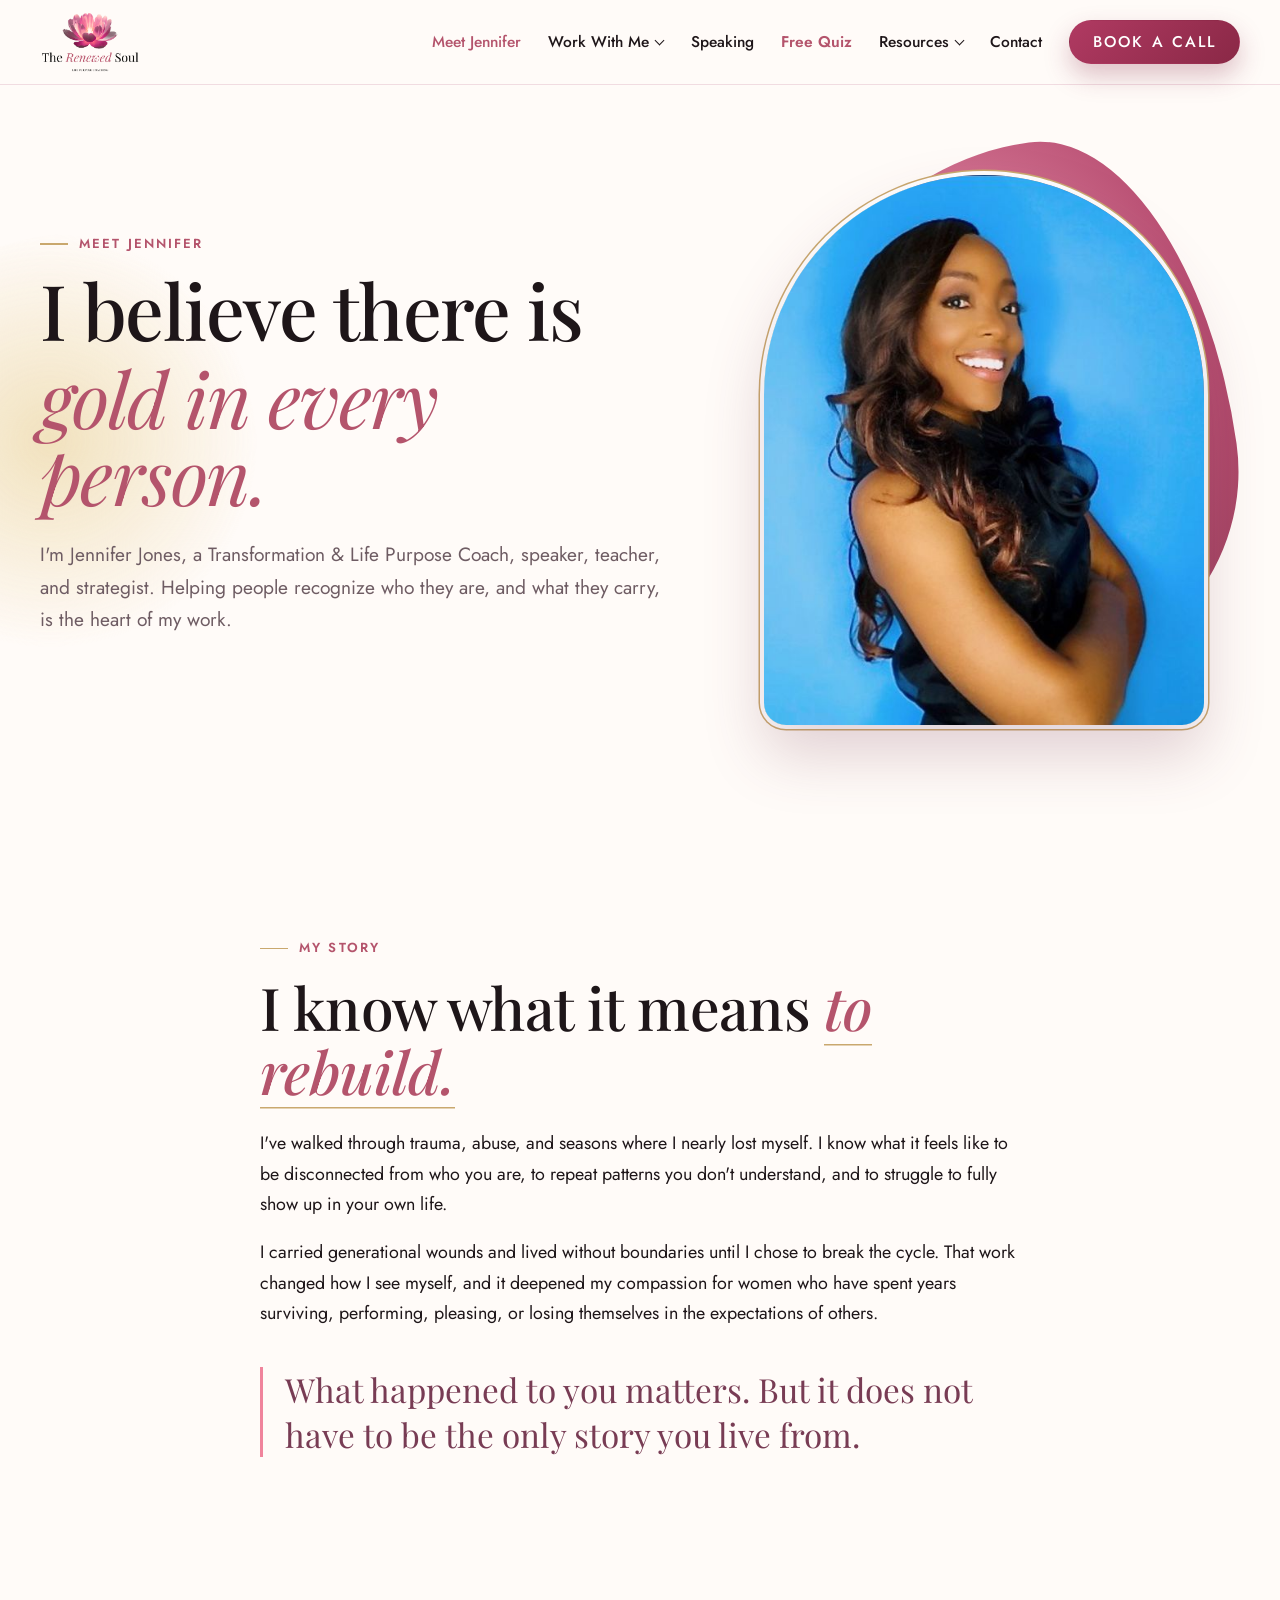
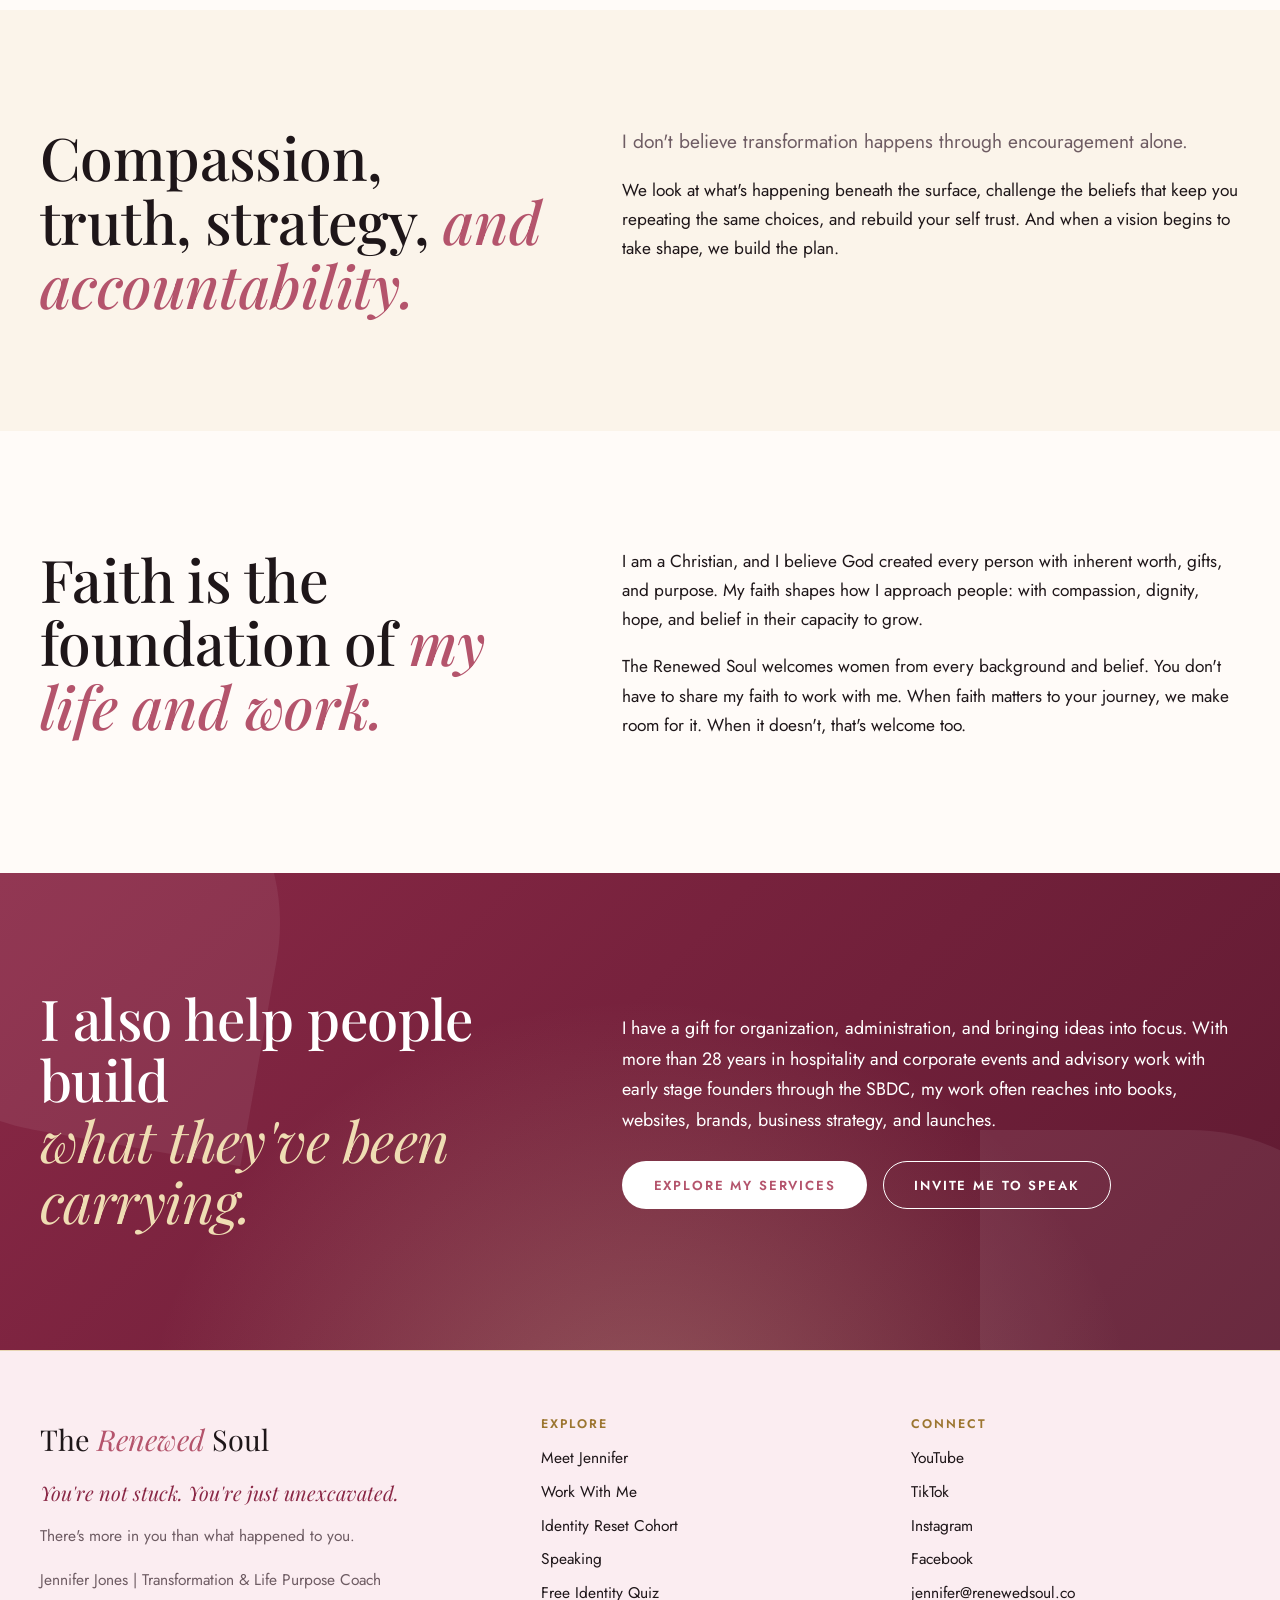
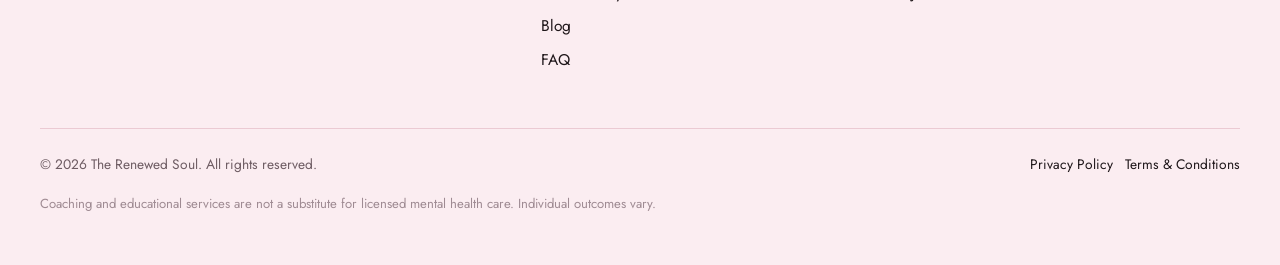
==== about.html @ aa91fbe6 "Add files via upload" ====
<!DOCTYPE html>
<html lang="en">
<head>
<meta charset="UTF-8">
<meta name="viewport" content="width=device-width, initial-scale=1, viewport-fit=cover">
<title>Meet Jennifer Jones | The Renewed Soul</title>
<meta name="description" content="Meet Jennifer Jones, Transformation & Life Purpose Coach, speaker, and strategist. Her story, her approach, and the faith behind her work.">
<meta name="robots" content="index, follow, max-image-preview:large">
<link rel="canonical" href="https://renewedsoul.co/about.html">
<meta name="theme-color" content="#B4546C">
<meta property="og:type" content="website"><meta property="og:site_name" content="The Renewed Soul"><meta property="og:locale" content="en_US">
<meta property="og:url" content="https://renewedsoul.co/about.html"><meta property="og:title" content="Meet Jennifer Jones | The Renewed Soul"><meta property="og:description" content="Meet Jennifer Jones, Transformation & Life Purpose Coach, speaker, and strategist. Her story, her approach, and the faith behind her work."><meta property="og:image" content="https://renewedsoul.co/images/meet.jpg">
<meta name="twitter:card" content="summary_large_image"><meta name="twitter:title" content="Meet Jennifer Jones | The Renewed Soul"><meta name="twitter:description" content="Meet Jennifer Jones, Transformation & Life Purpose Coach, speaker, and strategist. Her story, her approach, and the faith behind her work."><meta name="twitter:image" content="https://renewedsoul.co/images/meet.jpg">
<link rel="icon" href="logo.png">
<script type="application/ld+json">{"@context": "https://schema.org", "@graph": [{"@type": "Organization", "@id": "https://renewedsoul.co/#business", "name": "The Renewed Soul", "url": "https://renewedsoul.co/", "logo": "https://renewedsoul.co/logo.png", "email": "jennifer@renewedsoul.co", "sameAs": ["https://www.instagram.com/therenewedsoulcoaching", "https://www.facebook.com/renewedsoulcoaching", "https://www.tiktok.com/@therenewedsoulcoach", "https://www.youtube.com/channel/UCcUUK5c2Fx3Fn_vhpyp1Ylw"]}, {"@type": "WebPage", "url": "https://renewedsoul.co/about.html", "name": "Meet Jennifer Jones | The Renewed Soul", "description": "Meet Jennifer Jones, Transformation & Life Purpose Coach, speaker, and strategist. Her story, her approach, and the faith behind her work."}]}</script>
<link rel="preconnect" href="https://fonts.googleapis.com"><link rel="preconnect" href="https://fonts.gstatic.com" crossorigin>
<link href="https://fonts.googleapis.com/css2?family=Playfair+Display:ital,wght@0,400..800;1,400..700&family=Jost:wght@400;500;600&display=swap" rel="stylesheet">
<link rel="stylesheet" href="styles.css">
</head>
<body data-page="about.html">
<a class="skip" href="#main">Skip to main content</a>
<header>
  <div class="wrap head">
    <a class="brand" href="index.html" aria-label="The Renewed Soul home"><img src="logo-header.png" alt="The Renewed Soul, Life Purpose Coaching"></a>
    <button class="menu" aria-expanded="false" aria-controls="mainnav">Menu</button>
    <nav class="main" id="mainnav" aria-label="Main">
      <a href="about.html" aria-current="page">Meet Jennifer</a>
      <div class="dd"><a href="services.html">Work With Me</a>
        <ul><li><a href="services.html#signature">Private Coaching</a></li><li><a href="services.html#cohort">Identity Reset Cohort</a></li><li><a href="services.html#roadmap">Purpose Roadmapping</a></li><li><a href="services.html#vision">Vision Activation</a></li></ul></div>
      <a href="speaking.html">Speaking</a>
      <a class="quiz-link" href="quiz.html">Free Quiz</a>
      <div class="dd"><a href="index.html#resources">Resources</a>
        <ul><li><a href="#youtube" data-yt-open>Videos</a></li><li><a href="blog.html">Blog</a></li><li><a href="services.html#digital">Workbooks and Journals</a></li><li><a href="faq.html">FAQ</a></li></ul></div>
      <a href="index.html#contact">Contact</a>
      <a class="btn btn-rose" href="https://calendly.com/jennifer-renewedsoul/15min">Book a Call</a>
    </nav>
  </div>
</header>
<main id="main">

<section class="page-hero hero">
  <div class="blob a parallax" data-speed="0.18"></div>
  <div class="wrap grid">
    <div><p class="kicker">Meet Jennifer</p><h1>I believe there is <em>gold in every person.</em></h1><p class="lede">I'm Jennifer Jones, a Transformation &amp; Life Purpose Coach, speaker, teacher, and strategist. Helping people recognize who they are, and what they carry, is the heart of my work.</p></div>
    <div class="arch petal-frame"><img src="images/confident.jpg" alt="Jennifer Jones smiling in a black bow top" style="object-position:58% 30%"></div>
  </div>
</section>
<section>
  <div class="narrow" style="width:min(760px,100% - 2.5rem);margin-inline:auto">
    <p class="kicker" data-reveal>My story</p>
    <h2 data-reveal>I know what it means <em>to rebuild.</em></h2>
    <p style="margin-top:1.6rem;font-size:1.12rem" data-reveal>I've walked through trauma, abuse, and seasons where I nearly lost myself. I know what it feels like to be disconnected from who you are, to repeat patterns you don't understand, and to struggle to fully show up in your own life.</p>
    <p style="font-size:1.12rem" data-reveal>I carried generational wounds and lived without boundaries until I chose to break the cycle. That work changed how I see myself, and it deepened my compassion for women who have spent years surviving, performing, pleasing, or losing themselves in the expectations of others.</p>
    <p class="pull" data-reveal>What happened to you matters. But it does not have to be the only story you live from.</p>
  </div>
</section>
<section class="tint">
  <div class="wrap two">
    <h2 data-reveal="left">Compassion, truth, strategy, <em>and accountability.</em></h2>
    <div data-reveal="right"><p class="lede">I don't believe transformation happens through encouragement alone.</p><p>We look at what's happening beneath the surface, challenge the beliefs that keep you repeating the same choices, and rebuild your self trust. And when a vision begins to take shape, we build the plan.</p></div>
  </div>
</section>
<section>
  <div class="wrap two">
    <h2 data-reveal="left">Faith is the foundation of <em>my life and work.</em></h2>
    <div data-reveal="right"><p>I am a Christian, and I believe God created every person with inherent worth, gifts, and purpose. My faith shapes how I approach people: with compassion, dignity, hope, and belief in their capacity to grow.</p><p>The Renewed Soul welcomes women from every background and belief. You don't have to share my faith to work with me. When faith matters to your journey, we make room for it. When it doesn't, that's welcome too.</p></div>
  </div>
</section>
<section class="signature" style="text-align:left">
  <div class="wrap two" style="align-items:center">
    <h2 data-reveal="left" style="font-size:clamp(2.2rem,4.4vw,3.6rem)">I also help people build <em>what they've been carrying.</em></h2>
    <div data-reveal="right" style="position:relative"><p style="font-size:1.12rem">I have a gift for organization, administration, and bringing ideas into focus. With more than 28 years in hospitality and corporate events and advisory work with early stage founders through the SBDC, my work often reaches into books, websites, brands, business strategy, and launches.</p><div class="ctas" style="margin-top:1.6rem"><a class="btn btn-white" href="services.html">Explore my services</a><a class="btn btn-white-line" href="speaking.html">Invite me to speak</a></div></div>
  </div>
</section>
</main>
<footer>
  <div class="wrap">
    <div class="foot">
      <div><div class="name">The <em>Renewed</em> Soul</div><p class="tagline">You're not stuck. You're just unexcavated.</p><p>There's more in you than what happened to you.</p><p>Jennifer Jones | Transformation &amp; Life Purpose Coach</p></div>
      <div><h4>Explore</h4><ul><li><a href="about.html">Meet Jennifer</a></li><li><a href="services.html">Work With Me</a></li><li><a href="services.html#cohort">Identity Reset Cohort</a></li><li><a href="speaking.html">Speaking</a></li><li><a href="quiz.html">Free Identity Quiz</a></li><li><a href="blog.html">Blog</a></li><li><a href="faq.html">FAQ</a></li></ul></div>
      <div><h4>Connect</h4><ul><li><a href="https://www.youtube.com/channel/UCcUUK5c2Fx3Fn_vhpyp1Ylw">YouTube</a></li><li><a href="https://www.tiktok.com/@therenewedsoulcoach">TikTok</a></li><li><a href="https://www.instagram.com/therenewedsoulcoaching">Instagram</a></li><li><a href="https://www.facebook.com/renewedsoulcoaching">Facebook</a></li><li><a href="mailto:jennifer@renewedsoul.co">jennifer@renewedsoul.co</a></li></ul></div>
    </div>
    <div class="fine"><span>&copy; 2026 The Renewed Soul. All rights reserved.</span><span><a href="privacy.html">Privacy Policy</a> &nbsp; <a href="terms.html">Terms &amp; Conditions</a></span></div>
    <p style="font-size:.82rem;margin-top:1rem;color:#9F8B93">Coaching and educational services are not a substitute for licensed mental health care. Individual outcomes vary.</p>
  </div>
</footer>

<dialog class="promo" id="promo" aria-labelledby="promo-t">
  <button class="x" aria-label="Close" data-close>&times;</button>
  <div class="promo-grid">
    <img src="images/popup.jpg" alt="Jennifer Jones smiling in a black turtleneck">
    <div class="promo-body">
      <p class="kicker">The Identity Reset Cohort</p>
      <h2 id="promo-t">Ready to rediscover <em>who you are?</em></h2>
      <p>Five weeks of guided group coaching to recognize old identity patterns, reconnect with your voice, and move forward with greater clarity.</p>
      <div class="promo-meta">
        <span><strong>Thursdays, October 22 to November 19, 2026</strong></span>
        <span>5:30 to 7:00 PM Pacific (8:30 PM Eastern)</span>
        <span>Special pay in full rate: <strong>$397</strong></span>
      </div>
      <a class="btn btn-rose" href="https://forms.gle/mDTVDYQPwBwB2Vpw5" data-applied>Apply for the cohort</a>
      <button class="later" data-close>Maybe later</button>
      <p class="promo-note">Applications are reviewed before enrollment.</p>
    </div>
  </div>
</dialog>

<dialog class="ytpop" id="youtube" aria-labelledby="yt-t">
  <button class="x" aria-label="Close" data-close>&times;</button>
  <div class="yt-top"><img src="logo.png" alt=""><h2 id="yt-t">The Renewed Soul on YouTube</h2><p>@RenewedSoulCoaching</p></div>
  <ul class="yt-list">
    <li><a href="https://www.youtube.com/@RenewedSoulCoaching/videos"><span class="pl"><svg viewBox="0 0 24 24"><path d="M6 4l14 8-14 8z"/></svg></span><div><strong>What Are the 7 Fractured Identities?</strong><span>Two part teaching on breaking toxic cycles</span></div></a></li>
    <li><a href="https://www.youtube.com/@RenewedSoulCoaching/videos"><span class="pl"><svg viewBox="0 0 24 24"><path d="M6 4l14 8-14 8z"/></svg></span><div><strong>The People Pleaser Identity</strong><span>Two part series on what people pleasing is doing to you</span></div></a></li>
    <li><a href="https://www.youtube.com/@RenewedSoulCoaching/videos"><span class="pl"><svg viewBox="0 0 24 24"><path d="M6 4l14 8-14 8z"/></svg></span><div><strong>Performance Identity</strong><span>Why success never feels like enough</span></div></a></li>
  </ul>
  <div class="yt-actions"><a class="btn btn-rose" href="https://www.youtube.com/@RenewedSoulCoaching?sub_confirmation=1">Subscribe</a><a class="btn btn-line" href="https://www.youtube.com/@RenewedSoulCoaching/videos">Watch all videos</a></div>
</dialog>

<script>
/* ===== Settings ===== */
const POPUP_DELAY_SECONDS = 10;
const POPUP_UNTIL = "2026-11-19";   /* the pop-up stops showing after this date */
const FORM_ENDPOINT = "";           /* optional Formspree link so forms send without opening email */
/* YouTube: paste a video ID (the letters after watch?v=) into any data-yt="" and it plays right on the page */
/* ==================== */
(function(){
  const d=document, reduce=matchMedia('(prefers-reduced-motion: reduce)').matches;
  try{history.scrollRestoration='manual'}catch(e){}
  const land=()=>{const h=location.hash&&d.getElementById(location.hash.slice(1));if(h)h.scrollIntoView({behavior:'instant'});else scrollTo({top:0,behavior:'instant'})};
  land();addEventListener('load',()=>{land();setTimeout(land,350)});
  requestAnimationFrame(()=>d.body.classList.add('loaded'));
  const mb=d.querySelector('.menu'),nav=d.getElementById('mainnav');
  mb.addEventListener('click',()=>{const o=nav.classList.toggle('open');mb.setAttribute('aria-expanded',o);mb.textContent=o?'Close':'Menu'});
  nav.querySelectorAll('a').forEach(a=>a.addEventListener('click',()=>{nav.classList.remove('open');mb.textContent='Menu'}));
  const io=new IntersectionObserver(es=>es.forEach(e=>{if(e.isIntersecting){e.target.classList.add('in');io.unobserve(e.target)}}),{threshold:.12,rootMargin:'0px 0px -6% 0px'});
  d.querySelectorAll('[data-reveal]').forEach(el=>{el.style.transitionDelay=(el.dataset.delay||0)+'ms';io.observe(el)});
  d.querySelectorAll('[data-yt]').forEach(v=>{const id=v.dataset.yt;if(!id)return;v.addEventListener('click',e=>{e.preventDefault();const f=v.querySelector('.frame')||v;f.insertAdjacentHTML('beforeend','<iframe src="https://www.youtube-nocookie.com/embed/'+id+'?autoplay=1" allow="autoplay; encrypted-media" allowfullscreen title="Video"></iframe>')})});
  const brand=d.querySelector('.brand');
  brand.addEventListener('click',e=>{if(d.body.dataset.page==='index.html'){e.preventDefault();scrollTo({top:0,behavior:reduce?'auto':'smooth'})}});
  const yt=d.getElementById('youtube');
  d.querySelectorAll('[data-yt-open]').forEach(a=>a.addEventListener('click',e=>{e.preventDefault();nav.classList.remove('open');yt.showModal()}));
  yt.querySelector('[data-close]').addEventListener('click',()=>yt.close());
  yt.addEventListener('click',e=>{if(e.target===yt)yt.close()});
  /* cohort pop-up */
  const promo=d.getElementById('promo');
  const store=(k,v)=>{try{return v===undefined?localStorage.getItem(k):localStorage.setItem(k,v)}catch(e){return null}};
  const dismiss=()=>{promo.close();store('rs_cohort_seen',Date.now())};
  promo.querySelectorAll('[data-close]').forEach(b=>b.addEventListener('click',dismiss));
  promo.addEventListener('cancel',()=>store('rs_cohort_seen',Date.now()));
  promo.addEventListener('click',e=>{if(e.target===promo)dismiss()});
  promo.querySelector('[data-applied]').addEventListener('click',()=>store('rs_cohort_seen',Date.now()));
  let seen=null;try{seen=sessionStorage.getItem('rs_cohort_session')}catch(e){}
  const live=new Date()<=new Date(POPUP_UNTIL+'T23:59:59')&&d.body.dataset.page!=='approved.html';
  if(live&&!seen){let shown=false;const show=()=>{if(shown||d.querySelector('dialog[open]'))return;shown=true;try{sessionStorage.setItem('rs_cohort_session','1')}catch(e){}promo.showModal()};setTimeout(show,POPUP_DELAY_SECONDS*1000)}
  if(reduce)return;
  const par=[...d.querySelectorAll('[data-speed]')];
  function tick(){const vh=innerHeight;par.forEach(el=>{const r=el.parentElement.getBoundingClientRect();const c=r.top+r.height/2-vh/2;const s=parseFloat(el.dataset.speed);el.style.transform='translate3d(0,'+(c*s).toFixed(1)+'px,0)'+(el.dataset.scale?' scale('+el.dataset.scale+')':'')});requestAnimationFrame(tick)}
  requestAnimationFrame(tick);
})();
async function sendForm(f,subject){
  const box=f.querySelector('.formmsg');
  if([...f.querySelectorAll('[required]')].some(i=>!i.value.trim())){box.textContent='Please fill in the required fields so Jennifer can reply.';box.classList.add('show');return false}
  if(FORM_ENDPOINT){try{const r=await fetch(FORM_ENDPOINT,{method:'POST',headers:{Accept:'application/json'},body:new FormData(f)});if(!r.ok)throw 0;f.reset();box.textContent='Thank you. Your message was sent and Jennifer will reply personally.'}catch(_){box.textContent='That did not send. Please email jennifer@renewedsoul.co directly.'}box.classList.add('show');return false}
  const body=[...new FormData(f)].map(([k,v])=>k+': '+v).join('\n');
  location.href='mailto:jennifer@renewedsoul.co?subject='+encodeURIComponent(subject)+'&body='+encodeURIComponent(body);return false;
}
</script>
</body>
</html>
---- styles.css ----
:root{
  --rose:#B4546C;      /* "Renewed" in the logo */
  --rose-dk:#963F57;
  --petal:#F0849C;     /* lotus petal */
  --petal-lt:#FCDDE3;
  --plum:#783C54;      /* deep lotus */
  --ink:#1E1619;
  --ivory:#FFFBF8;
  --blush:#FDF1F3;
  --line:#F1DCE1;
  --muted:#6E5C63;
  --serif:"Playfair Display", Georgia, "Times New Roman", serif;
  --sans:"Jost", "Avenir Next", "Helvetica Neue", Arial, sans-serif;
}
*{box-sizing:border-box}
:root{padding-top:env(safe-area-inset-top,0px);padding-bottom:env(safe-area-inset-bottom,0px)}
html{scroll-behavior:smooth;scroll-padding-top:calc(90px + env(safe-area-inset-top,0px))}
body{margin:0;background:var(--ivory);color:var(--ink);font:400 1.08rem/1.7 var(--sans);-webkit-font-smoothing:antialiased}
img{max-width:100%;display:block}
a{color:var(--rose)}
:focus-visible{outline:3px solid var(--petal);outline-offset:3px}
.wrap{width:min(1200px,100% - 2.5rem);margin-inline:auto}
.skip{position:absolute;left:-9999px}.skip:focus{left:1rem;top:1rem;z-index:99;background:#fff;padding:.6rem 1rem}
h1,h2,h3{font-family:var(--serif);font-weight:500;line-height:1.08;margin:0;color:var(--ink)}
h2{font-size:clamp(2.2rem,4.6vw,3.8rem);letter-spacing:-.01em}
h3{font-size:1.5rem}
em{font-style:italic;color:var(--rose)}
p{margin:0 0 1.1rem}
.kicker{font:600 .82rem/1.4 var(--sans);letter-spacing:.16em;text-transform:uppercase;color:var(--rose);margin-bottom:1.1rem}
.lede{font-size:1.2rem;color:var(--muted);max-width:56ch}
section{padding:clamp(4.5rem,9vw,8rem) 0}

.btn{display:inline-flex;align-items:center;justify-content:center;padding:1.05rem 1.9rem;border-radius:999px;font:600 .82rem/1 var(--sans);letter-spacing:.14em;text-transform:uppercase;text-decoration:none;border:1.5px solid transparent;cursor:pointer;transition:transform .2s,background .2s,color .2s,box-shadow .2s}
.btn:hover{transform:translateY(-2px)}
.btn-rose{background:var(--rose);color:#fff;box-shadow:0 10px 24px rgba(180,84,108,.28)}
.btn-rose:hover{background:var(--rose-dk)}
.btn-line{border-color:var(--ink);color:var(--ink)}
.btn-line:hover{background:var(--ink);color:#fff}
.btn-white{background:#fff;color:var(--rose)}
.btn-white-line{border-color:#fff;color:#fff}
.btn-white-line:hover{background:#fff;color:var(--rose)}

/* header */
header{position:sticky;top:0;z-index:40;background:rgba(255,251,248,.92);backdrop-filter:blur(12px);border-bottom:1px solid var(--line)}
.head{display:flex;align-items:center;justify-content:space-between;min-height:84px;gap:1rem}
.brand img{height:62px;width:auto}
nav.main{display:flex;align-items:center;gap:1.7rem}
nav.main a{color:var(--ink);text-decoration:none;font-size:.97rem;font-weight:500}
nav.main a:hover{color:var(--rose)}
nav.main .btn{color:#fff;padding:.85rem 1.4rem}
.menu{display:none;background:none;border:1.5px solid var(--ink);border-radius:999px;padding:.55rem 1.1rem;font:600 .8rem var(--sans);letter-spacing:.12em;text-transform:uppercase;cursor:pointer}
@media(max-width:1020px){
  .menu{display:block}
  nav.main{display:none;position:absolute;top:100%;left:0;right:0;flex-direction:column;align-items:stretch;gap:0;background:var(--ivory);padding:.5rem 1.25rem 1.5rem;border-bottom:1px solid var(--line)}
  nav.main.open{display:flex}
  nav.main a{padding:.95rem 0;border-bottom:1px solid var(--line)}
  nav.main .btn{margin-top:1rem;border:0}
}

/* hero */
.hero{padding:clamp(2.5rem,6vw,5rem) 0 clamp(4rem,8vw,6rem);position:relative;overflow:hidden}
.hero-grid{display:grid;grid-template-columns:1.1fr .9fr;gap:clamp(2rem,5vw,5rem);align-items:center}
.hero h1{font-size:clamp(3.2rem,7.6vw,6.6rem);line-height:.98;letter-spacing:-.02em}
.hero h1 em{display:block;font-weight:400;margin-top:.15em}
.hero .lede{margin:1.8rem 0 2.4rem}
.ctas{display:flex;flex-wrap:wrap;gap:1rem}
.petal-frame{position:relative;justify-self:center;width:min(500px,100%)}
.petal-frame::before{content:"";position:absolute;inset:-6% -8% 8% 10%;background:radial-gradient(circle at 30% 30%,var(--petal),var(--rose) 70%);border-radius:62% 38% 55% 45% / 48% 60% 40% 52%;opacity:.9;transform:rotate(-8deg);z-index:0}
.petal-frame img{position:relative;z-index:1;border-radius:50% 50% 46% 46% / 42% 42% 58% 58%;aspect-ratio:1/1.12;object-fit:cover;object-position:center 22%;box-shadow:0 30px 60px rgba(120,60,84,.25)}
.hero-note{position:absolute;z-index:2;right:-1rem;bottom:2.5rem;background:#fff;border-radius:18px;padding:1rem 1.25rem;box-shadow:0 18px 40px rgba(30,22,25,.14);max-width:230px;font-family:var(--serif);font-style:italic;font-size:1.08rem;line-height:1.35}
.hero-note small{display:block;font:600 .72rem var(--sans);letter-spacing:.14em;text-transform:uppercase;color:var(--rose);font-style:normal;margin-top:.5rem}
@media(max-width:880px){.hero-grid{grid-template-columns:1fr}.petal-frame{order:-1;width:min(340px,86%);margin-bottom:1.5rem}.hero-note{right:-.5rem;bottom:-1.75rem;font-size:.95rem;max-width:200px}}

/* connection */
.connect{background:var(--blush)}
.connect-grid{display:grid;grid-template-columns:1fr 1fr;gap:clamp(2rem,6vw,6rem);align-items:start}
.connect p{font-size:1.15rem}
.connect .big{font-family:var(--serif);font-size:1.6rem;line-height:1.35;color:var(--plum);margin:1.5rem 0}
@media(max-width:820px){.connect-grid{grid-template-columns:1fr}}

/* four areas */
.areas-head{text-align:center;max-width:760px;margin:0 auto 3.5rem}
.areas{display:grid;grid-template-columns:repeat(4,1fr);gap:1.25rem}
.area{background:#fff;border:1px solid var(--line);border-radius:28px 28px 28px 4px;padding:2.2rem 1.7rem;position:relative;overflow:hidden;transition:transform .25s,box-shadow .25s,border-color .25s}
.area:hover{transform:translateY(-6px);box-shadow:0 22px 44px rgba(180,84,108,.14);border-color:var(--petal)}
.area .petal{width:46px;height:46px;border-radius:0 50% 0 50%;margin-bottom:1.4rem}
.area:nth-child(1) .petal{background:var(--petal-lt)}
.area:nth-child(2) .petal{background:var(--petal)}
.area:nth-child(3) .petal{background:var(--rose)}
.area:nth-child(4) .petal{background:var(--plum)}
.area h3{font-size:1.35rem;margin-bottom:.8rem}
.area p{color:var(--muted);font-size:1rem;margin:0}
@media(max-width:1000px){.areas{grid-template-columns:repeat(2,1fr)}}
@media(max-width:560px){.areas{grid-template-columns:1fr}}

/* meet */
.meet-grid{display:grid;grid-template-columns:.9fr 1.1fr;gap:clamp(2rem,6vw,6rem);align-items:center}
.meet-photo{position:relative}
.meet-photo img{border-radius:240px 240px 24px 24px;aspect-ratio:4/5;object-fit:cover;object-position:center 30%}
.meet-photo::after{content:"";position:absolute;width:42%;aspect-ratio:1;right:-6%;bottom:-6%;background:var(--petal-lt);border-radius:50% 0 50% 0;z-index:-1}
.meet h2{margin-bottom:1.6rem}
.meet .closing{font-family:var(--serif);font-size:1.35rem;color:var(--plum);line-height:1.4}
@media(max-width:820px){.meet-grid{grid-template-columns:1fr}.meet-photo{max-width:420px}}

/* ways to work */
.ways{background:var(--blush)}
.ways-head{display:flex;justify-content:space-between;align-items:end;gap:2rem;flex-wrap:wrap;margin-bottom:3rem}
.cards{display:grid;grid-template-columns:repeat(4,1fr);gap:1.25rem}
.card{background:#fff;border-radius:24px;overflow:hidden;display:flex;flex-direction:column;transition:transform .25s,box-shadow .25s;text-decoration:none;color:inherit}
.card:hover{transform:translateY(-6px);box-shadow:0 24px 48px rgba(120,60,84,.16)}
.card .ph{aspect-ratio:1/1;overflow:hidden}
.card .ph img{width:100%;height:100%;object-fit:cover;transition:transform .5s}
.card:hover .ph img{transform:scale(1.05)}
.card .body{padding:1.6rem 1.5rem 1.8rem;display:flex;flex-direction:column;flex:1}
.card h3{font-size:1.3rem;margin-bottom:.7rem}
.card p{color:var(--muted);font-size:.98rem}
.card .go{margin-top:auto;font:600 .76rem var(--sans);letter-spacing:.14em;text-transform:uppercase;color:var(--rose);border-bottom:1.5px solid var(--petal);align-self:flex-start;padding-bottom:3px}
.card.cohort{background:var(--plum);color:#fff}
.card.cohort h3{color:#fff}.card.cohort p{color:#F4DCE4}.card.cohort .go{color:#fff;border-color:var(--petal)}
.badge{display:inline-block;background:var(--petal);color:var(--ink);font:600 .7rem var(--sans);letter-spacing:.12em;text-transform:uppercase;border-radius:999px;padding:.35rem .75rem;margin-bottom:.9rem;align-self:flex-start}
@media(max-width:1060px){.cards{grid-template-columns:repeat(2,1fr)}}
@media(max-width:560px){.cards{grid-template-columns:1fr}}

/* signature */
.signature{background:linear-gradient(135deg,var(--rose) 0%,var(--plum) 100%);color:#fff;text-align:center;position:relative;overflow:hidden}
.signature::before,.signature::after{content:"";position:absolute;width:420px;height:420px;border-radius:0 50% 0 50%;background:rgba(255,255,255,.07)}
.signature::before{left:-140px;top:-160px;transform:rotate(10deg)}
.signature::after{right:-120px;bottom:-200px}
.signature h2{color:#fff;font-size:clamp(2.6rem,6.4vw,5.4rem);position:relative}
.signature h2 em{color:var(--petal-lt);display:block;font-weight:400}

/* speaking */
.speak{padding:0;position:relative;color:#fff;background:var(--ink)}
.speak img{width:100%;height:clamp(640px,60vw,780px);object-fit:cover;object-position:60% 30%;opacity:.78}
.speak .over{position:absolute;inset:0;display:flex;align-items:flex-end;background:linear-gradient(90deg,rgba(30,22,25,.82) 0%,rgba(30,22,25,.35) 55%,rgba(30,22,25,0) 80%)}
.speak .over .wrap{padding-bottom:clamp(2.5rem,6vw,5rem)}
.speak h2{color:#fff;max-width:22ch;font-size:clamp(2.1rem,4vw,3.3rem)}
.speak h2 em{color:var(--petal)}
.speak p{max-width:48ch;color:#F3E6EA;font-size:1.12rem;margin:1.4rem 0 2rem}
@media(max-width:700px){.speak .over{background:linear-gradient(0deg,rgba(30,22,25,.9) 30%,rgba(30,22,25,.2) 100%)}}

/* vision */
.vision-grid{display:grid;grid-template-columns:1fr 1fr;gap:clamp(2rem,6vw,6rem);align-items:center}
.vision-photos{position:relative;padding-bottom:18%}
.vision-photos .a{border-radius:24px;width:78%;aspect-ratio:4/5;object-fit:cover}
.vision-photos .b{position:absolute;right:0;bottom:0;width:52%;border-radius:20px;border:8px solid var(--ivory);box-shadow:0 20px 40px rgba(30,22,25,.15)}
.vision h2{margin-bottom:1.5rem}
@media(max-width:820px){.vision-grid{grid-template-columns:1fr}}

/* teachings */
.teach{background:var(--blush)}
.teach-grid{display:grid;grid-template-columns:.8fr 1.2fr;gap:clamp(2rem,6vw,5rem);align-items:center}
.teach-photo img{border-radius:50%;aspect-ratio:1;object-fit:cover;border:10px solid #fff;box-shadow:0 24px 50px rgba(120,60,84,.18)}
.teach .ctas{margin-top:2rem}
@media(max-width:820px){.teach-grid{grid-template-columns:1fr}.teach-photo{max-width:320px}}

/* stories */
.stories h2{text-align:center;max-width:18ch;margin:0 auto 3.5rem}
.quotes{display:grid;grid-template-columns:repeat(2,1fr);gap:1.5rem}
.q{margin:0;background:#fff;border:1px solid var(--line);border-radius:28px 28px 28px 4px;padding:2.2rem}
.q blockquote{margin:0 0 1.4rem;font-family:var(--serif);font-size:1.18rem;line-height:1.55}
.q blockquote::before{content:"\201C";display:block;font-size:3.4rem;line-height:.6;color:var(--petal);margin-bottom:.4rem}
.q figcaption{font-weight:600}
.q figcaption span{display:block;font-weight:400;color:var(--muted);font-size:.92rem}
@media(max-width:760px){.quotes{grid-template-columns:1fr}}

/* resources */
.res{background:#fff;border-top:1px solid var(--line)}
.res-grid{display:grid;grid-template-columns:repeat(4,1fr);gap:1.25rem;margin-top:2.5rem}
.prod{border:1px solid var(--line);border-radius:22px;padding:1.4rem;display:flex;flex-direction:column;text-decoration:none;color:inherit;transition:border-color .2s,transform .2s}
.prod:hover{border-color:var(--petal);transform:translateY(-4px)}
.prod .cover{background:var(--blush);border-radius:14px;aspect-ratio:4/5;display:grid;place-items:center;margin-bottom:1.1rem;overflow:hidden}
.prod .cover img{max-height:88%;width:auto;box-shadow:0 10px 24px rgba(0,0,0,.18)}
.prod .cover.free{background:linear-gradient(160deg,var(--petal-lt),var(--petal))}
.prod .cover.free span{font-family:var(--serif);font-size:1.5rem;text-align:center;padding:1rem;color:var(--plum);line-height:1.2}
.prod h3{font-size:1.15rem;margin-bottom:.35rem}
.prod .price{margin-top:auto;padding-top:.8rem;font-weight:600;color:var(--rose)}
@media(max-width:1000px){.res-grid{grid-template-columns:repeat(2,1fr)}}

/* final cta */
.final{background:var(--blush);padding-bottom:0;overflow:hidden}
.final-grid{display:grid;grid-template-columns:1.1fr .9fr;gap:2rem;align-items:end}
.final h2 em{display:block}
.final .txt{padding-bottom:clamp(4rem,8vw,7rem)}
.final img{width:100%;max-width:520px;justify-self:end;border-radius:260px 260px 0 0;aspect-ratio:1/1.05;object-fit:cover;object-position:20% 70%}
@media(max-width:820px){.final-grid{grid-template-columns:1fr}.final .txt{padding-bottom:1rem}.final img{justify-self:center;max-width:360px}}

/* contact */
.contact{background:var(--ink);color:#EBDCE1}
.contact h2{color:#fff}
.contact-grid{display:grid;grid-template-columns:.9fr 1.1fr;gap:clamp(2rem,6vw,6rem)}
form{display:grid;gap:1rem}
label{display:block;font-size:.92rem;font-weight:500;margin-bottom:.35rem;color:#fff}
input,select,textarea{width:100%;font:inherit;color:#fff;background:rgba(255,255,255,.06);border:1px solid rgba(255,255,255,.22);border-radius:14px;padding:.9rem 1rem}
select option{color:var(--ink)}
textarea{min-height:130px;resize:vertical}
.row2{display:grid;grid-template-columns:1fr 1fr;gap:1rem}
.formmsg{display:none;border-radius:12px;padding:.9rem 1rem;background:rgba(240,132,156,.15);border:1px solid var(--petal)}
.formmsg.show{display:block}
@media(max-width:820px){.contact-grid,.row2{grid-template-columns:1fr}}

footer{background:#140E10;color:#CDBBC2;padding:4rem 0 2rem;font-size:.97rem}
.foot{display:grid;grid-template-columns:1.4fr 1fr 1fr;gap:2.5rem}
.foot .name{font-family:var(--serif);font-size:1.8rem;color:#fff}
.foot .name em{color:var(--petal)}
footer a{color:#EBDCE1;text-decoration:none}footer a:hover{color:var(--petal)}
footer ul{list-style:none;padding:0;margin:0}footer li{margin:.45rem 0}
footer h4{margin:0 0 .8rem;font:600 .78rem var(--sans);letter-spacing:.16em;text-transform:uppercase;color:var(--petal)}
.fine{margin-top:3rem;padding-top:1.5rem;border-top:1px solid rgba(255,255,255,.1);font-size:.86rem;display:flex;flex-wrap:wrap;gap:1rem;justify-content:space-between}
@media(max-width:760px){.foot{grid-template-columns:1fr}}

/* cohort pop-up */
dialog.promo{border:0;padding:0;border-radius:28px;width:min(880px,calc(100% - 2rem));max-height:calc(100% - 2rem);overflow:auto;background:var(--ivory);color:var(--ink);box-shadow:0 40px 80px rgba(30,22,25,.35)}
dialog.promo::backdrop{background:rgba(30,22,25,.55);backdrop-filter:blur(3px)}
.promo-grid{display:grid;grid-template-columns:.95fr 1.05fr}
.promo-grid img{width:100%;height:100%;object-fit:cover;min-height:100%}
.promo-body{padding:2.6rem 2.4rem}
.promo-body h2{font-size:clamp(2rem,4vw,2.9rem);margin-bottom:1rem}
.promo-body .prog{font-family:var(--serif);font-style:italic;font-size:1.4rem;color:var(--rose);margin-bottom:.6rem}
.promo-body p{color:var(--muted)}
.promo-meta{border-top:1px solid var(--line);border-bottom:1px solid var(--line);padding:1rem 0;margin:1.4rem 0 1.6rem;display:grid;gap:.25rem}
.promo-meta strong{color:var(--ink)}
.promo-body .btn{width:100%}
.later{display:block;margin:1rem auto 0;background:none;border:0;color:var(--muted);text-decoration:underline;font:inherit;cursor:pointer}
.promo-note{text-align:center;font-size:.85rem;color:var(--muted);margin:.8rem 0 0}
.x{position:absolute;top:.9rem;right:.9rem;width:44px;height:44px;border-radius:50%;border:0;background:#fff;color:var(--ink);font-size:1.5rem;cursor:pointer;box-shadow:0 6px 16px rgba(0,0,0,.12);z-index:2}
@media(max-width:700px){.promo-grid{grid-template-columns:1fr}.promo-grid img{max-height:260px;object-position:center 25%}.promo-body{padding:1.8rem 1.5rem}}

@media(prefers-reduced-motion:reduce){*{transition:none!important;scroll-behavior:auto!important}}

/* ===== additions: nav dropdowns ===== */
nav.main .dd{position:relative}
nav.main .dd > a::after{content:"";display:inline-block;width:6px;height:6px;border-right:1.5px solid currentColor;border-bottom:1.5px solid currentColor;transform:rotate(45deg);margin:0 0 3px 7px}
nav.main .dd ul{position:absolute;top:calc(100% + 10px);left:-1rem;min-width:240px;list-style:none;margin:0;padding:.6rem;background:#fff;border:1px solid var(--line);border-radius:18px;box-shadow:0 22px 44px rgba(120,60,84,.14);opacity:0;visibility:hidden;transform:translateY(6px);transition:.2s}
nav.main .dd:hover ul,nav.main .dd:focus-within ul{opacity:1;visibility:visible;transform:none}
nav.main .dd ul a{display:block;padding:.6rem .85rem;border-radius:10px}
nav.main .dd ul a:hover{background:var(--blush)}
nav.main a[aria-current="page"]{color:var(--rose)}
nav.main .quiz-link{color:var(--rose);font-weight:600}
@media(max-width:1020px){
  nav.main .dd{width:100%}
  nav.main .dd > a::after{display:none}
  nav.main .dd ul{position:static;opacity:1;visibility:visible;transform:none;box-shadow:none;border:0;padding:0 0 0 1rem;background:none;min-width:0}
  nav.main .dd ul a{border-bottom:0;padding:.5rem 0;color:var(--muted)}
}

/* ===== motion ===== */
[data-reveal]{opacity:0;transform:translateY(46px);transition:opacity .9s cubic-bezier(.2,.7,.2,1),transform 1s cubic-bezier(.2,.7,.2,1)}
[data-reveal="left"]{transform:translateX(-70px)}
[data-reveal="right"]{transform:translateX(70px)}
[data-reveal="zoom"]{transform:scale(.9)}
[data-reveal].in{opacity:1;transform:none}
.hero h1,.hero .lede,.hero .ctas,.hero .kicker{opacity:0;transform:translateY(30px);transition:1s cubic-bezier(.2,.7,.2,1)}
.loaded .hero h1,.loaded .hero .lede,.loaded .hero .ctas,.loaded .hero .kicker{opacity:1;transform:none}
.loaded .hero h1{transition-delay:.1s}.loaded .hero .lede{transition-delay:.3s}.loaded .hero .ctas{transition-delay:.45s}
.petal-frame{opacity:0;transform:translateX(60px) rotate(2deg);transition:1.2s cubic-bezier(.2,.7,.2,1) .2s}
.loaded .petal-frame{opacity:1;transform:none}
.parallax{will-change:transform}
.speak img{transform:scale(1.15);transform-origin:center}
.hero .blob{position:absolute;border-radius:62% 38% 55% 45% / 48% 60% 40% 52%;pointer-events:none;z-index:0}
.hero .blob.a{width:420px;height:420px;left:-160px;top:20%;background:var(--petal-lt);opacity:.7}
.hero .blob.b{width:180px;height:180px;right:38%;bottom:6%;background:var(--petal);opacity:.25}
.hero .wrap{position:relative;z-index:1}

/* ===== quiz band ===== */
.quiz-band{background:linear-gradient(120deg,var(--petal-lt) 0%,#FDE9EE 50%,var(--blush) 100%);overflow:hidden}
.quiz-grid{display:grid;grid-template-columns:1.1fr .9fr;gap:clamp(2rem,5vw,4rem);align-items:center}
.quiz-card{background:#fff;border-radius:28px 28px 28px 4px;padding:2.2rem;box-shadow:0 30px 60px rgba(120,60,84,.15)}
.quiz-card ol{margin:0 0 1.6rem;padding-left:1.2rem}
.quiz-card li{margin:.45rem 0}
.quiz-card .btn{width:100%}
.quiz-card small{display:block;text-align:center;color:var(--muted);margin-top:.8rem}
.qtags{display:flex;flex-wrap:wrap;gap:.5rem;margin-top:1.6rem}
.qtags span{background:#fff;border:1px solid var(--line);border-radius:999px;padding:.4rem .9rem;font-size:.92rem;color:var(--plum)}
@media(max-width:860px){.quiz-grid{grid-template-columns:1fr}}

/* ===== sliding video reel ===== */
.reel{overflow:hidden;margin-top:3rem;-webkit-mask-image:linear-gradient(90deg,transparent,#000 6%,#000 94%,transparent);mask-image:linear-gradient(90deg,transparent,#000 6%,#000 94%,transparent)}
.reel-track{display:flex;gap:1.5rem;width:max-content;animation:reel 46s linear infinite}
.reel:hover .reel-track{animation-play-state:paused}
@keyframes reel{to{transform:translateX(-50%)}}
.vcard{flex:0 0 340px;text-decoration:none;color:inherit}
.vcard .frame{position:relative;aspect-ratio:16/10;border-radius:22px;overflow:hidden;display:grid;place-items:center;background:linear-gradient(135deg,var(--petal) 0%,var(--rose) 60%,var(--plum) 100%)}
.vcard:nth-child(3n+2) .frame{background:linear-gradient(135deg,var(--plum) 0%,var(--rose) 100%)}
.vcard:nth-child(3n) .frame{background:linear-gradient(135deg,var(--petal-lt) 0%,var(--petal) 100%)}
.vcard .t{position:absolute;left:1.2rem;right:1.2rem;bottom:1rem;font-family:var(--serif);font-style:italic;font-size:1.45rem;line-height:1.15;color:#fff}
.vcard:nth-child(3n) .t{color:var(--plum)}
.vcard .play{width:62px;height:62px;border-radius:50%;background:rgba(255,255,255,.95);display:grid;place-items:center;transition:transform .3s}
.vcard:hover .play{transform:scale(1.12)}
.vcard .play svg{width:20px;height:20px;fill:var(--rose);margin-left:4px}
.vcard h3{font-size:1.15rem;margin:.9rem 0 .2rem}
.vcard p{margin:0;color:var(--muted);font-size:.95rem}
.feature-video{position:relative;border-radius:28px;overflow:hidden;aspect-ratio:16/9;background:linear-gradient(135deg,var(--rose),var(--plum));display:grid;place-items:center;text-decoration:none;box-shadow:0 30px 60px rgba(120,60,84,.25)}
.feature-video .play{width:96px;height:96px;border-radius:50%;background:#fff;display:grid;place-items:center;box-shadow:0 0 0 14px rgba(255,255,255,.18);transition:box-shadow .4s}
.feature-video:hover .play{box-shadow:0 0 0 24px rgba(255,255,255,.12)}
.feature-video .play svg{width:30px;height:30px;fill:var(--rose);margin-left:6px}
.feature-video .cap{position:absolute;left:2rem;bottom:1.6rem;right:2rem;color:#fff;font-family:var(--serif);font-size:clamp(1.4rem,2.6vw,2.2rem);line-height:1.2}
.feature-video iframe,.vcard iframe{position:absolute;inset:0;width:100%;height:100%;border:0}
.watch-grid{display:grid;grid-template-columns:1.25fr .75fr;gap:clamp(2rem,4vw,3.5rem);align-items:center}
@media(max-width:860px){.watch-grid{grid-template-columns:1fr}}

/* ===== inner pages ===== */
.page-hero{padding:clamp(3rem,7vw,6rem) 0;position:relative;overflow:hidden}
.page-hero .grid{display:grid;grid-template-columns:1.1fr .9fr;gap:clamp(2rem,5vw,5rem);align-items:center}
.page-hero h1{font-size:clamp(2.8rem,6vw,5.2rem);line-height:1;letter-spacing:-.02em}
.page-hero h1 em{display:block}
.page-hero .lede{margin-top:1.6rem}
.arch{position:relative;justify-self:center;width:min(440px,100%)}
.arch::before{content:"";position:absolute;inset:-5% -6% 6% 8%;background:radial-gradient(circle at 30% 30%,var(--petal),var(--rose) 70%);border-radius:62% 38% 55% 45% / 48% 60% 40% 52%;transform:rotate(-8deg)}
.arch img{position:relative;border-radius:240px 240px 24px 24px;aspect-ratio:4/5;object-fit:cover;object-position:center 25%;box-shadow:0 30px 60px rgba(120,60,84,.25)}
.wide-photo{border-radius:28px;overflow:hidden;box-shadow:0 30px 60px rgba(120,60,84,.25)}
.wide-photo img{width:100%;aspect-ratio:4/3;object-fit:cover;object-position:55% 30%}
@media(max-width:860px){.page-hero .grid{grid-template-columns:1fr}.arch{width:min(340px,86%)}}
.tint{background:var(--blush)}
.two{display:grid;grid-template-columns:.9fr 1.1fr;gap:clamp(2rem,6vw,6rem);align-items:start}
@media(max-width:820px){.two{grid-template-columns:1fr}}
.pull{font-family:var(--serif);font-size:clamp(1.5rem,2.6vw,2.1rem);line-height:1.35;color:var(--plum);border-left:3px solid var(--petal);padding-left:1.4rem;margin:2.4rem 0}
.packs{display:grid;grid-template-columns:repeat(2,1fr);gap:1.4rem}
.pack{background:#fff;border:1px solid var(--line);border-radius:28px 28px 28px 4px;padding:2.2rem;display:flex;flex-direction:column;transition:transform .25s,box-shadow .25s,border-color .25s}
.pack:hover{transform:translateY(-6px);box-shadow:0 22px 44px rgba(180,84,108,.14);border-color:var(--petal)}
.pack .meta{font:600 .74rem var(--sans);letter-spacing:.14em;text-transform:uppercase;color:var(--muted)}
.pack h3{margin:.5rem 0 .2rem}
.pack .price{font-family:var(--serif);font-size:2.1rem;color:var(--rose);margin-bottom:.8rem}
.pack p{color:var(--muted)}
.pack .incl{color:var(--ink);font-size:.95rem;border-top:1px solid var(--line);padding-top:1rem;margin-top:auto}
.pack .btn{align-self:flex-start;margin-top:1rem}
@media(max-width:820px){.packs{grid-template-columns:1fr}}
.cohort-band{background:linear-gradient(135deg,var(--rose) 0%,var(--plum) 100%);color:#fff;overflow:hidden}
.cohort-band h2,.cohort-band h3{color:#fff}.cohort-band h2 em{color:var(--petal-lt)}
.cohort-band .lede{color:#F6E1E8}
.dates{display:flex;flex-wrap:wrap;gap:.6rem;margin:1.2rem 0 1.8rem}
.dates span{background:rgba(255,255,255,.14);border:1px solid rgba(255,255,255,.3);border-radius:999px;padding:.45rem .95rem;font-size:.95rem}
.pp{display:grid;grid-template-columns:1fr 1fr;gap:1rem}
.pp > div{background:rgba(255,255,255,.1);border:1px solid rgba(255,255,255,.25);border-radius:22px;padding:1.6rem}
.pp .big{font-family:var(--serif);font-size:2.4rem;margin:.2rem 0}
.pp small{color:#F6E1E8}
.how{list-style:none;padding:0;margin:3rem 0 0;display:grid;grid-template-columns:repeat(4,1fr);gap:1.2rem;counter-reset:h}
.how li{counter-increment:h;background:rgba(255,255,255,.1);border-radius:20px;padding:1.5rem}
.how li::before{content:counter(h);display:grid;place-items:center;width:38px;height:38px;border-radius:50%;background:#fff;color:var(--rose);font-weight:700;margin-bottom:.8rem}
.how strong{display:block}.how span{color:#F6E1E8;font-size:.95rem}
@media(max-width:900px){.how{grid-template-columns:repeat(2,1fr)}}
@media(max-width:600px){.pp,.how{grid-template-columns:1fr}}
.fineprint{font-size:.92rem;color:#F6E1E8;margin-top:2rem;max-width:72ch}
.rows > div{display:grid;grid-template-columns:.8fr 1.2fr;gap:2rem;padding:1.8rem 0;border-top:1px solid var(--line)}
.rows > div:last-child{border-bottom:1px solid var(--line)}
.rows h3{font-size:1.6rem}.rows p{margin:0;color:var(--muted)}
@media(max-width:760px){.rows > div{grid-template-columns:1fr;gap:.5rem}}
.topic{display:grid;grid-template-columns:70px 1fr;gap:1.5rem;padding:1.8rem 0;border-top:1px solid var(--line)}
.topic:last-child{border-bottom:1px solid var(--line)}
.topic .n{font-family:var(--serif);font-size:2rem;color:var(--petal)}
.topic h3{font-size:1.6rem}.topic p{margin:.4rem 0 0;color:var(--muted)}
.chips{display:flex;flex-wrap:wrap;gap:.6rem;margin-top:1.5rem}
.chips span{background:#fff;border:1px solid var(--line);border-radius:999px;padding:.5rem 1rem}
.lightform{background:#fff;border-radius:28px;padding:clamp(1.6rem,4vw,2.6rem);box-shadow:0 30px 60px rgba(120,60,84,.14);display:grid;gap:1rem}
.lightform label{color:var(--ink)}
.lightform input,.lightform select,.lightform textarea{background:var(--ivory);color:var(--ink);border:1px solid var(--line)}
.lightform .formmsg{background:var(--blush);border-color:var(--petal)}
.ident{display:grid;grid-template-columns:repeat(4,1fr);gap:1rem;margin-top:2.5rem}
.ident div{background:#fff;border:1px solid var(--line);border-radius:22px 22px 22px 4px;padding:1.4rem}
.ident strong{display:block;font-family:var(--serif);font-weight:500;font-size:1.25rem;margin-bottom:.3rem}
.ident span{color:var(--muted);font-size:.95rem}
@media(max-width:900px){.ident{grid-template-columns:repeat(2,1fr)}}
.toast{position:fixed;left:50%;bottom:1.5rem;transform:translateX(-50%);background:var(--ink);color:#fff;padding:.8rem 1.2rem;border-radius:999px;z-index:99;opacity:0;transition:opacity .2s;pointer-events:none}
.toast.show{opacity:1}

@media(prefers-reduced-motion:reduce){
  [data-reveal],.hero h1,.hero .lede,.hero .ctas,.hero .kicker,.petal-frame{opacity:1!important;transform:none!important}
  .reel-track{animation:none}
  .parallax{transform:none!important}
}
.speak{overflow:hidden}

/* ===== round 6 ===== */
/* lighter footer */
footer{background:#F8E7EC;color:var(--muted)}
.foot .name{color:var(--ink)}
.foot .name em{color:var(--rose)}
footer a{color:var(--ink)}footer a:hover{color:var(--rose)}
footer h4{color:var(--rose)}
.fine{border-top:1px solid #EBCAD3}
footer .tagline{font-family:var(--serif);font-style:italic;font-size:1.25rem;color:var(--plum);margin:.8rem 0}

/* photo free service cards */
.card .art{aspect-ratio:5/4;position:relative;overflow:hidden;display:flex;align-items:flex-end;padding:1.4rem 1.5rem;background:linear-gradient(150deg,var(--petal-lt) 0%,var(--petal) 100%)}
.card:nth-child(3) .art{background:linear-gradient(150deg,#FCEFF2 0%,var(--petal-lt) 60%,var(--petal) 100%)}
.card:nth-child(4) .art{background:linear-gradient(150deg,var(--petal) 0%,var(--rose) 100%)}
.card.cohort .art{background:linear-gradient(150deg,var(--rose) 0%,var(--plum) 100%)}
.card .art svg{position:absolute;right:-30px;top:-20px;width:190px;height:auto;fill:none;stroke:rgba(255,255,255,.75);stroke-width:1.1;transition:transform .8s cubic-bezier(.2,.7,.2,1)}
.card:hover .art svg{transform:rotate(-8deg) scale(1.08)}
.card .art .word{font-family:var(--serif);font-style:italic;font-size:2.4rem;line-height:1;color:#fff;position:relative;text-shadow:0 2px 14px rgba(120,60,84,.25)}
.card:nth-child(3) .art .word{color:var(--plum);text-shadow:none}
.card:nth-child(3) .art svg{stroke:rgba(180,84,108,.4)}

/* signature tagline */
.signature .tag-small{display:block;font:600 .8rem var(--sans);letter-spacing:.16em;text-transform:uppercase;color:var(--petal-lt);margin-bottom:1.2rem;position:relative}

/* youtube channel pop-up */
dialog.ytpop{border:0;padding:0;border-radius:28px;width:min(620px,calc(100% - 2rem));max-height:calc(100% - 2rem);overflow:auto;background:#fff;color:var(--ink);box-shadow:0 40px 80px rgba(30,22,25,.35)}
dialog.ytpop::backdrop{background:rgba(30,22,25,.55);backdrop-filter:blur(3px)}
.yt-top{background:linear-gradient(135deg,var(--petal-lt),var(--petal));padding:2rem 2rem 1.6rem;text-align:center}
.yt-top img{height:70px;width:auto;margin:0 auto .6rem}
.yt-top h2{font-size:1.9rem}
.yt-top p{margin:.3rem 0 0;color:var(--plum)}
.yt-list{list-style:none;margin:0;padding:1rem 2rem}
.yt-list li a{display:flex;gap:1rem;align-items:center;padding:1rem 0;border-bottom:1px solid var(--line);text-decoration:none;color:inherit}
.yt-list li:last-child a{border-bottom:0}
.yt-list .pl{flex:0 0 52px;height:52px;border-radius:14px;background:linear-gradient(135deg,var(--rose),var(--plum));display:grid;place-items:center}
.yt-list .pl svg{width:18px;height:18px;fill:#fff;margin-left:3px}
.yt-list strong{display:block;font-family:var(--serif);font-weight:500;font-size:1.12rem}
.yt-list span{color:var(--muted);font-size:.92rem}
.yt-list a:hover strong{color:var(--rose)}
.yt-actions{padding:0 2rem 2rem;display:flex;gap:.8rem;flex-wrap:wrap}
.yt-actions .btn{flex:1}

/* blog */
.posts{display:grid;grid-template-columns:repeat(2,1fr);gap:1.4rem}
.post{background:#fff;border:1px solid var(--line);border-radius:28px 28px 28px 4px;padding:2.2rem;text-decoration:none;color:inherit;display:flex;flex-direction:column;transition:transform .25s,box-shadow .25s,border-color .25s}
.post:hover{transform:translateY(-6px);box-shadow:0 22px 44px rgba(180,84,108,.14);border-color:var(--petal)}
.post .cat{font:600 .74rem var(--sans);letter-spacing:.14em;text-transform:uppercase;color:var(--rose)}
.post h3{font-size:1.65rem;margin:.7rem 0 .8rem}
.post p{color:var(--muted)}
.post .meta{margin-top:auto;display:flex;justify-content:space-between;font-size:.9rem;color:var(--muted);border-top:1px solid var(--line);padding-top:1rem}
.post .meta b{color:var(--rose);font-weight:600}
@media(max-width:760px){.posts{grid-template-columns:1fr}}
.ways4{display:grid;grid-template-columns:repeat(4,1fr);gap:1.2rem}
.ways4 > div{background:#fff;border:1px solid var(--line);border-radius:24px;padding:1.8rem;display:flex;flex-direction:column}
.ways4 .k{font:600 .72rem var(--sans);letter-spacing:.14em;text-transform:uppercase;color:var(--rose)}
.ways4 h3{font-size:1.3rem;margin:.6rem 0}
.ways4 p{color:var(--muted);font-size:.96rem}
.ways4 .btn{margin-top:auto;align-self:flex-start;padding:.85rem 1.3rem}
@media(max-width:1000px){.ways4{grid-template-columns:repeat(2,1fr)}}
@media(max-width:560px){.ways4{grid-template-columns:1fr}}

/* faq */
.faq-nav{display:flex;flex-wrap:wrap;gap:.6rem;margin-top:2rem}
.faq-nav a{background:#fff;border:1px solid var(--line);border-radius:999px;padding:.55rem 1.1rem;text-decoration:none;color:var(--ink);font-size:.95rem}
.faq-nav a:hover{border-color:var(--petal);color:var(--rose)}
.faq-group{display:grid;grid-template-columns:.8fr 1.2fr;gap:clamp(2rem,5vw,5rem);padding:clamp(3rem,6vw,4.5rem) 0;border-top:1px solid var(--line)}
.faq-group:first-child{border-top:0}
.faq-group .sticky{position:sticky;top:110px;align-self:start}
.faq-group details{background:#fff;border:1px solid var(--line);border-radius:20px;padding:1.2rem 1.4rem;margin-bottom:.8rem;transition:border-color .2s}
.faq-group details[open]{border-color:var(--petal)}
.faq-group summary{cursor:pointer;list-style:none;display:flex;justify-content:space-between;gap:1rem;font-family:var(--serif);font-size:1.18rem}
.faq-group summary::-webkit-details-marker{display:none}
.faq-group summary::after{content:"+";color:var(--rose);font-size:1.5rem;line-height:1;transition:transform .25s}
.faq-group details[open] summary::after{transform:rotate(45deg)}
.faq-group details > div{padding-top:.9rem;color:var(--muted)}
.faq-group details > div p:last-child{margin-bottom:0}
.faq-group .important{background:var(--blush);border-radius:12px;padding:.8rem 1rem;color:var(--ink);font-size:.95rem}
@media(max-width:860px){.faq-group{grid-template-columns:1fr}.faq-group .sticky{position:static}}

/* approved */
.approved-hero{text-align:center;padding:clamp(4rem,8vw,6.5rem) 0 clamp(3.5rem,7vw,5rem);position:relative;overflow:hidden}
.approved-hero .badge-ok{display:inline-flex;align-items:center;gap:.6rem;background:var(--rose);color:#fff;border-radius:999px;padding:.6rem 1.2rem;font:600 .8rem var(--sans);letter-spacing:.12em;text-transform:uppercase}
.approved-hero h1{font-size:clamp(2.8rem,6vw,5rem);margin:1.6rem 0 1.2rem}
.approved-hero h1 em{display:block}
.approved-hero .lede{margin:0 auto}
.approved-hero blockquote{max-width:620px;margin:2.4rem auto 0;background:#fff;border-left:3px solid var(--petal);border-radius:0 18px 18px 0;padding:1.4rem 1.6rem;text-align:left;font-family:var(--serif);font-style:italic;font-size:1.15rem;box-shadow:0 20px 40px rgba(120,60,84,.1)}
.approved-hero blockquote small{display:block;margin-top:.6rem;font:600 .74rem var(--sans);letter-spacing:.14em;text-transform:uppercase;font-style:normal;color:var(--rose)}
.steps4{list-style:none;padding:0;margin:2.4rem 0 0;display:grid;grid-template-columns:repeat(4,1fr);gap:1.2rem;counter-reset:a}
.steps4 li{counter-increment:a;background:#fff;border:1px solid var(--line);border-radius:22px;padding:1.6rem}
.steps4 li::before{content:counter(a);display:grid;place-items:center;width:40px;height:40px;border-radius:50%;background:var(--rose);color:#fff;font-weight:700;margin-bottom:.9rem}
.steps4 strong{display:block;margin-bottom:.35rem;font-family:var(--serif);font-weight:500;font-size:1.15rem}
.steps4 span{color:var(--muted);font-size:.95rem}
@media(max-width:900px){.steps4{grid-template-columns:repeat(2,1fr)}}
@media(max-width:520px){.steps4{grid-template-columns:1fr}}
.hold{margin-top:1.6rem;background:var(--blush);border-radius:16px;padding:1rem 1.3rem;color:var(--plum)}
.incl4{display:grid;grid-template-columns:repeat(4,1fr);gap:1.2rem;margin-top:2rem}
.incl4 > div{border-top:2px solid var(--petal);padding-top:1.2rem}
.incl4 strong{display:block;font-family:var(--serif);font-weight:500;font-size:1.2rem;margin-bottom:.3rem}
.incl4 span{color:var(--muted);font-size:.95rem}
@media(max-width:900px){.incl4{grid-template-columns:repeat(2,1fr)}}
.paycards{display:grid;grid-template-columns:1fr 1fr;gap:1.4rem;max-width:880px;margin:2.4rem auto 0}
.paycard{background:#fff;border:1px solid var(--line);border-radius:28px;padding:2.2rem;text-align:center;position:relative}
.paycard.best{border:2px solid var(--rose);box-shadow:0 24px 50px rgba(180,84,108,.18)}
.paycard .flag{position:absolute;top:-14px;left:50%;transform:translateX(-50%);background:var(--rose);color:#fff;font:600 .7rem var(--sans);letter-spacing:.12em;text-transform:uppercase;padding:.4rem .9rem;border-radius:999px}
.paycard .big{font-family:var(--serif);font-size:3.2rem;color:var(--ink);margin:.4rem 0}
.paycard p{color:var(--muted)}
.paycard .total{font-weight:600;color:var(--ink)}
.paycard .btn{width:100%;margin-top:1rem}
@media(max-width:700px){.paycards{grid-template-columns:1fr}}


/* ===== round 8: back to logo colors, gold only as fine accents ===== */
:root{--gold:#C9A86E;--gold-lt:#E8D6B4;--logo-pink:#F0849C;--logo-rose:#B4546C;--logo-deep:#93466A}
.kicker{display:inline-flex;align-items:center;gap:.7rem}
.kicker::before{content:"";width:28px;height:1.5px;background:var(--gold)}
.areas-head .kicker{justify-content:center}
h2 em{background-image:linear-gradient(var(--gold),var(--gold));background-repeat:no-repeat;background-size:100% 1.5px;background-position:0 95%;padding-bottom:.05em}
.two h2 em,.signature h2 em,.quiz-band h2 em,.contact h2 em,.cohort-band h2 em,.speak h2 em,.feature-video em,.final h2 em{background-image:none}
/* thin gold frame on photos */
.petal-frame img{box-shadow:0 30px 60px rgba(120,60,84,.22),0 0 0 4px #fff,0 0 0 5.5px var(--gold)}
.arch img,.meet-photo img{box-shadow:0 30px 60px rgba(120,60,84,.22),0 0 0 4px #fff,0 0 0 5.5px var(--gold)}
.hero-note{border-top:2px solid var(--gold)}
/* service cards: logo pinks, typographic, no illustrations */
.card .art{aspect-ratio:auto;min-height:150px;flex-direction:column;align-items:flex-start;justify-content:flex-end;gap:.7rem}
.card:nth-child(1) .art{background:linear-gradient(150deg,#FCE1E8 0%,var(--logo-pink) 100%)}
.card.cohort .art{background:linear-gradient(150deg,#E8829F 0%,var(--logo-rose) 100%)}
.card:nth-child(3) .art{background:linear-gradient(150deg,#FDEEF2 0%,#F7B9C9 100%)}
.card:nth-child(4) .art{background:linear-gradient(150deg,var(--logo-pink) 0%,var(--logo-deep) 100%)}
.card .art .word{font-size:2.5rem;color:#fff;text-shadow:none}
.card:nth-child(3) .art .word{color:var(--logo-rose)}
.card .art::after{content:"";width:40px;height:1.5px;background:var(--gold);position:relative}
.card .art .rays,.card .art .sun{display:none}
.card.cohort{background:var(--logo-rose)}
.card.cohort .badge{background:#fff;color:var(--logo-rose)}
/* tagline band in logo colors */
.signature{background:linear-gradient(135deg,#D7728F 0%,var(--logo-rose) 50%,var(--logo-deep) 100%)}
.signature h2 em{color:var(--gold-lt)}
.signature .tag-small{color:#FCE4EA}
/* quiz and cohort bands in logo pinks, not maroon */
.quiz-band{background:linear-gradient(135deg,#E07C99 0%,var(--logo-rose) 55%,var(--logo-deep) 100%);color:#fff}
.quiz-band h2{color:#fff}.quiz-band h2 em{color:#FCE4EA}
.quiz-band .kicker{color:#FCE4EA}.quiz-band .lede{color:#FDECF1}
.quiz-band .qtags span{background:rgba(255,255,255,.16);border-color:rgba(255,255,255,.4);color:#fff}
.quiz-card{color:var(--ink);border-top:3px solid var(--gold)}
.quiz-card small{color:var(--muted)}
.cohort-band{background:linear-gradient(135deg,#E07C99 0%,var(--logo-rose) 55%,var(--logo-deep) 100%)}
.cohort-band .kicker{color:#FCE4EA!important}
.feature-video{background:linear-gradient(135deg,var(--logo-pink),var(--logo-rose) 55%,var(--logo-deep))}
/* closing quote card instead of the sun */
.goldquote{justify-self:center;align-self:center;margin:0 0 4rem;max-width:420px;background:#fff;border:1px solid var(--line);border-top:2px solid var(--gold);border-radius:28px 28px 28px 4px;padding:2.4rem;font-family:var(--serif);font-size:clamp(1.5rem,2.4vw,1.9rem);line-height:1.3;color:var(--ink);box-shadow:0 30px 60px rgba(120,60,84,.14)}
.goldquote em{display:block;color:var(--rose)}
.goldquote small{display:block;margin-top:1.2rem;font:600 .76rem var(--sans);letter-spacing:.14em;text-transform:uppercase;color:var(--rose)}
/* contact: light, in the logo's pinks */
.contact{background:linear-gradient(160deg,#FDEFF3 0%,#F9D3DE 100%);color:var(--ink)}
.contact h2{color:var(--ink)}
.contact h2 em{color:var(--rose)!important}
.contact .kicker{color:var(--rose)!important}
.contact .lede{color:var(--muted)!important}
.contact label{color:var(--ink)}
.contact input,.contact select,.contact textarea{background:#fff;color:var(--ink);border:1px solid #F1CBD6}
.contact .btn-white{background:var(--rose);color:#fff}
.contact p a{color:var(--rose)!important}
.contact .formmsg{background:#fff;border-color:var(--petal)}
footer{border-top:1px solid var(--gold-lt)}

/* ===== round 9: a mix of the deep wine, logo pinks, cream, and soft gold ===== */
:root{--wine:#8A2846;--wine-dk:#5E1A31;--raspberry:#B03A62;--cream:#FBF4EA;--champagne:#F6E9D6}
/* buttons: raspberry to wine */
.btn-rose{background:linear-gradient(135deg,var(--raspberry),var(--wine));box-shadow:0 12px 26px rgba(138,40,70,.28)}
.btn-rose:hover{background:linear-gradient(135deg,var(--wine),var(--wine-dk))}
/* hero: deep blob, gold frame, soft static golden glow, no rays, no motion */
.petal-frame::before{background:radial-gradient(circle at 35% 30%,#E98AA6,var(--raspberry) 55%,var(--wine) 100%)}
.petal-frame .light{position:absolute;z-index:0;left:50%;top:46%;width:140%;aspect-ratio:1;transform:translate(-50%,-50%);border-radius:50%;
  background:radial-gradient(circle,rgba(255,244,214,.75) 0%,rgba(239,221,179,.35) 30%,rgba(239,221,179,0) 62%);pointer-events:none}
.hero .blob.a{background:radial-gradient(circle,#EFDDB3,rgba(239,221,179,0) 70%);opacity:.85}
.hero .blob.b{background:#E7A9BA;opacity:.45}
.hero-note small{color:#9C7630}
/* section rhythm: no two neighbors the same */
.signature{background:radial-gradient(ellipse at 50% 120%,rgba(239,221,179,.28) 0%,rgba(239,221,179,0) 55%),linear-gradient(135deg,var(--wine) 0%,var(--wine-dk) 100%)}
.signature h2 em{color:#EFDDB3}
.signature .tag-small{color:#EFDDB3}
.connect{background:var(--cream)}
.connect .big{color:var(--wine)}
.meet .closing{color:var(--wine)}
.ways{background:linear-gradient(180deg,#FCE6EC 0%,#FBEFF2 100%)}
.card.cohort{background:linear-gradient(160deg,var(--raspberry) 0%,var(--wine) 100%)}
.card.cohort .art{background:linear-gradient(150deg,#E8829F 0%,var(--raspberry) 100%)}
.card.cohort .badge{background:#EFDDB3;color:var(--wine-dk)}
.vision{background:var(--cream)}
.teach{background:linear-gradient(180deg,#FBE1E8 0%,#FDF0F3 100%)}
.feature-video{background:linear-gradient(135deg,var(--raspberry),var(--wine-dk))}
.stories{background:var(--cream)}
.q blockquote::before{color:var(--gold)}
.final{background:linear-gradient(180deg,#FBEFF2 0%,var(--champagne) 100%)}
.goldquote em{color:var(--raspberry)}
/* contact: warm cream, wine accents, not pink and not maroon */
.contact{background:var(--cream)}
.contact h2 em{color:var(--wine)!important}
.contact .kicker{color:var(--wine)!important}
.contact input,.contact select,.contact textarea{border-color:#EADCCB}
.contact .btn-white{background:linear-gradient(135deg,var(--raspberry),var(--wine));color:#fff}
.contact p a{color:var(--wine)!important}
/* footer: light blush with a fine gold line */
footer{background:#FBEDF1;border-top:1px solid var(--gold-lt)}
footer .tagline{color:var(--wine)}
footer h4{color:#9C7630}
/* inner pages */
.tint{background:var(--cream)}
.cohort-band{background:linear-gradient(135deg,#C24D72 0%,var(--raspberry) 50%,var(--wine) 100%)}
.pack{border-top:3px solid var(--gold-lt)}
.pack .price{color:var(--wine)}
.arch::before{background:radial-gradient(circle at 35% 30%,#E98AA6,var(--raspberry) 55%,var(--wine) 100%)}
.post{border-top:3px solid var(--gold-lt)}
.post .cat{color:#9C7630}
.faq-group details[open]{border-color:var(--gold)}
.ident div{border-top:3px solid var(--gold-lt)}
.paycard.best{border-color:var(--gold)}
.paycard .flag{background:linear-gradient(135deg,var(--raspberry),var(--wine))}
.steps4 li::before{background:linear-gradient(135deg,var(--raspberry),var(--wine))}
.approved-hero .badge-ok{background:linear-gradient(135deg,var(--raspberry),var(--wine))}
.contact{background:#fff;border-top:1px solid #F1E3D2}
.stories h2{margin-bottom:1.4rem}
.g-rating{display:flex;justify-content:center;align-items:center;gap:.6rem;margin:0 auto 2.6rem;font-size:1rem;color:var(--muted)}
.g-rating strong{font-family:var(--serif);font-size:1.6rem;color:var(--ink);font-weight:500}
.stars{color:#C9A86E;letter-spacing:.12em;font-size:1.05rem}
.q .stars{display:block;margin-bottom:.8rem}
.quotes.three{grid-template-columns:repeat(3,1fr);margin-bottom:1.5rem}
.quotes.three .q{border-top:3px solid var(--gold-lt);display:flex;flex-direction:column}
.quotes.three blockquote{font-size:1.05rem}
.quotes.three blockquote::before{display:none}
.quotes.three figcaption{margin-top:auto}
@media(max-width:960px){.quotes.three{grid-template-columns:1fr}}

/* ===== blog articles ===== */
.article-hero h1{font-size:clamp(2.4rem,5vw,4rem)}
.post-meta{color:var(--muted);margin-top:1.2rem;display:flex;flex-wrap:wrap;gap:.6rem;align-items:center}
.post-meta .sep{width:5px;height:5px;border-radius:50%;background:var(--gold);display:inline-block}
.article-wrap{padding-top:clamp(2.5rem,5vw,4rem)}
.article{width:min(720px,100% - 2.5rem);margin:0 auto;font-size:1.13rem;line-height:1.85}
.article p{margin:0 0 1.35rem}
.article .lede{font-family:var(--serif);font-size:clamp(1.45rem,2.4vw,1.8rem);line-height:1.4;color:var(--wine);max-width:none;margin-bottom:2rem}
.article h2{font-size:clamp(1.8rem,3vw,2.4rem);margin:3rem 0 1.2rem}
.article h3{margin:2rem 0 .8rem}
.article ul,.article ol{margin:0 0 1.4rem;padding-left:1.3rem}
.article li{margin:.4rem 0}
.article a{color:var(--wine)}
.article .stat{margin:2.4rem 0;background:var(--cream);border-left:3px solid var(--gold);border-radius:0 22px 22px 0;padding:1.8rem 2rem}
.article .stat .big{display:block;font-family:var(--serif);font-size:clamp(2.6rem,5vw,3.6rem);line-height:1;color:var(--raspberry);margin-bottom:.6rem}
.article .stat p{margin:0 0 .6rem}
.article .stat cite{font-size:.88rem;color:var(--muted);font-style:normal}
.article .pull{margin:2.6rem 0;padding-left:1.6rem;border-left:3px solid var(--petal);font-family:var(--serif);font-size:clamp(1.5rem,2.6vw,2rem);line-height:1.35;color:var(--wine)}
.article .pull p{margin:0}
.article .midcta{margin:2.8rem 0;background:linear-gradient(135deg,#FCE6EC,#FBF4EA);border:1px solid var(--line);border-top:3px solid var(--gold-lt);border-radius:28px 28px 28px 4px;padding:2rem}
.article .midcta h4{font-family:var(--serif);font-weight:500;font-size:1.5rem;margin:0 0 .6rem}
.article .midcta .btn{margin-top:.4rem}
.article .midcta .fine{font-size:.9rem;color:var(--muted);margin:.9rem 0 0}
.article .sources{font-size:.92rem;color:var(--muted);border-top:1px solid var(--line);padding-top:1.4rem;margin-top:2.4rem}
.article .related{margin-top:3rem;border-top:1px solid var(--line);padding-top:1.6rem}
.article .related h4{font:600 .78rem var(--sans);letter-spacing:.14em;text-transform:uppercase;color:var(--rose);margin:0 0 .8rem}
.article .related a{display:block;font-family:var(--serif);font-size:1.25rem;color:var(--ink);text-decoration:none;padding:.7rem 0;border-bottom:1px solid var(--line)}
.article .related a:hover{color:var(--raspberry)}
.legal h2{font-size:1.5rem;margin:2.2rem 0 .6rem}
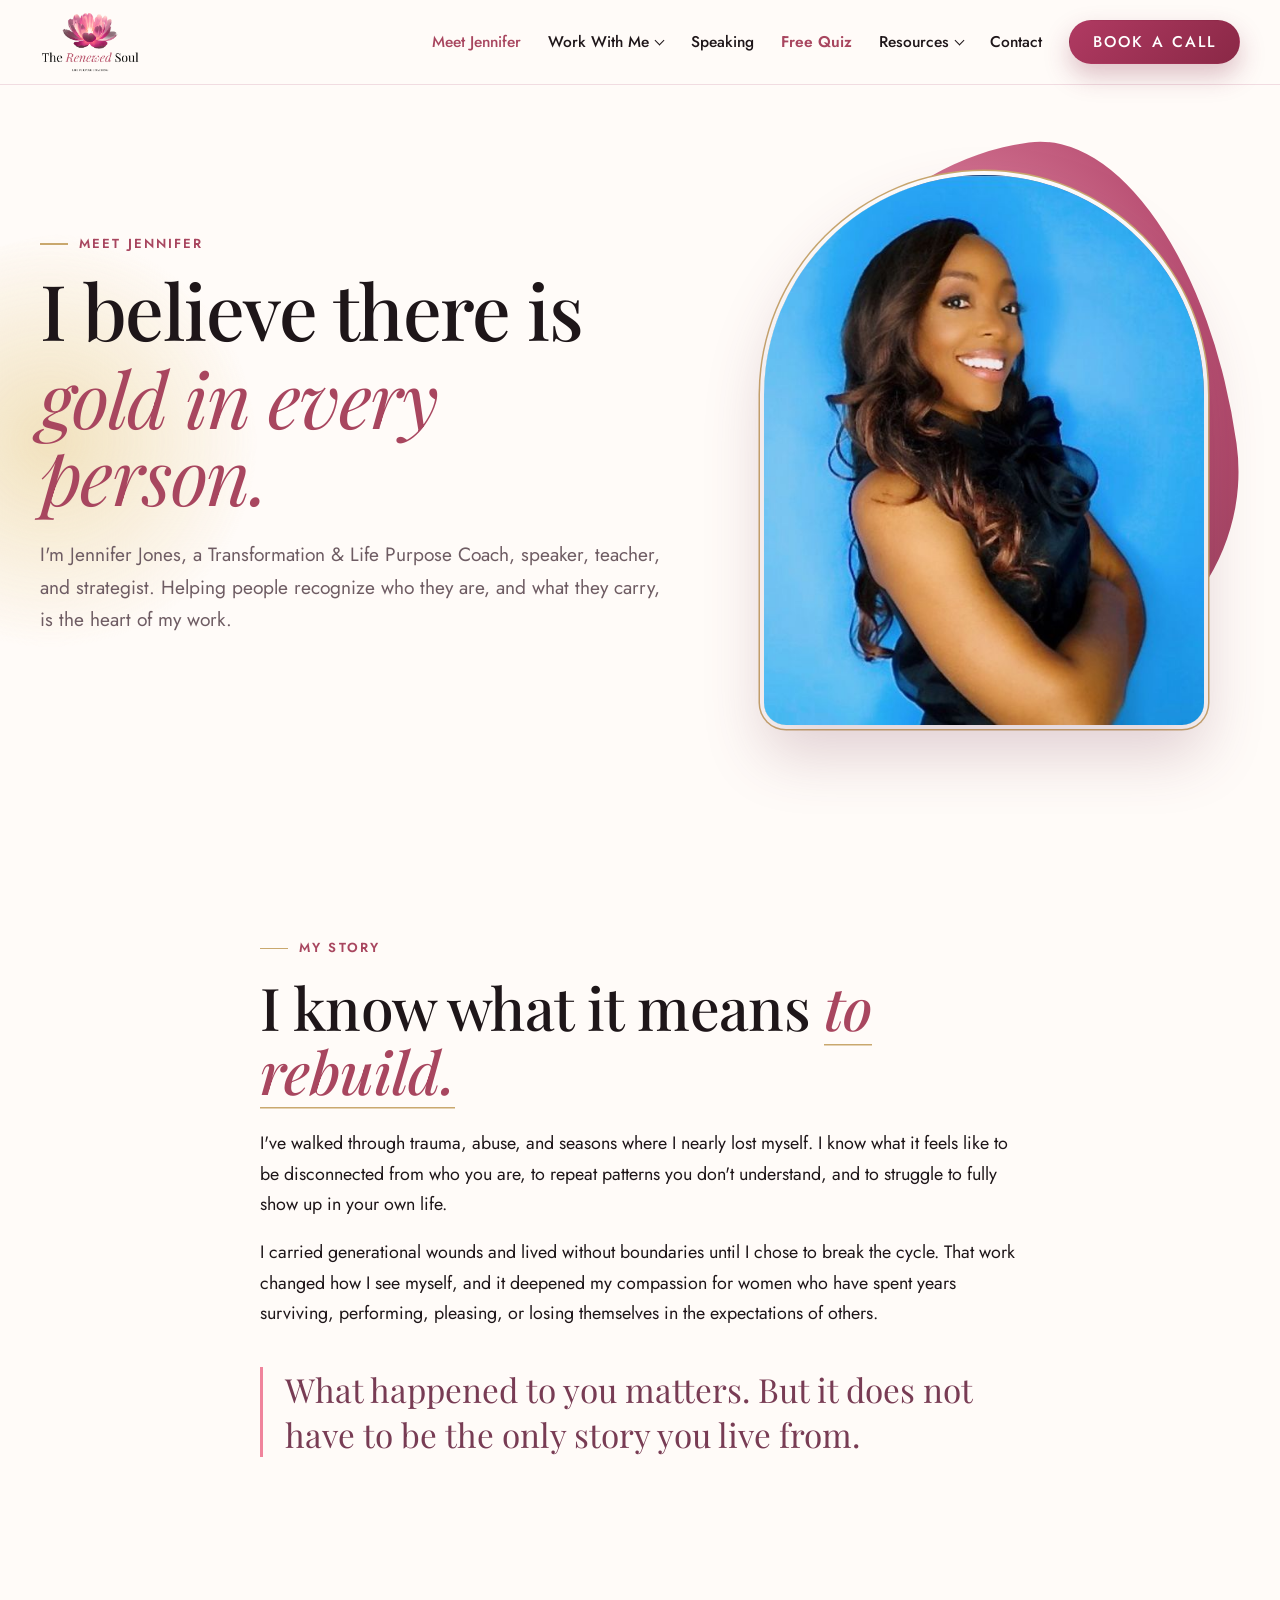
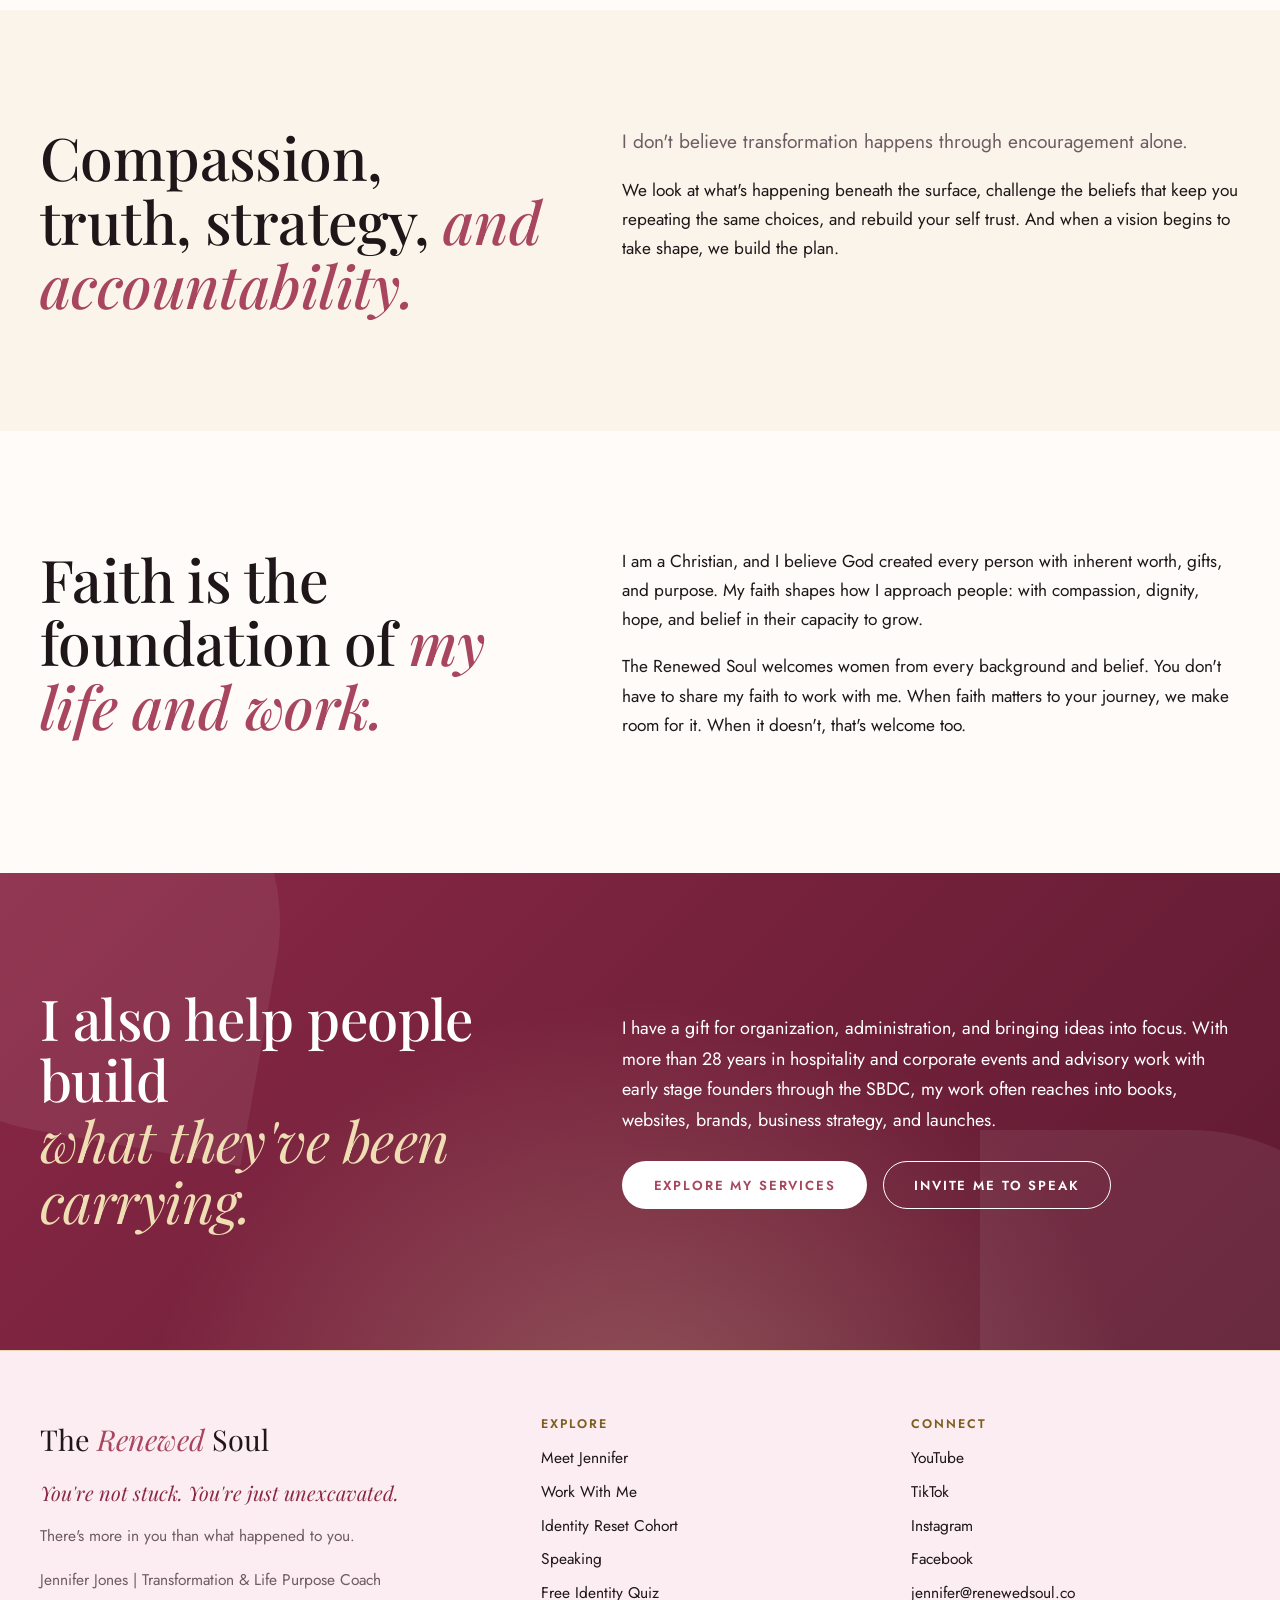
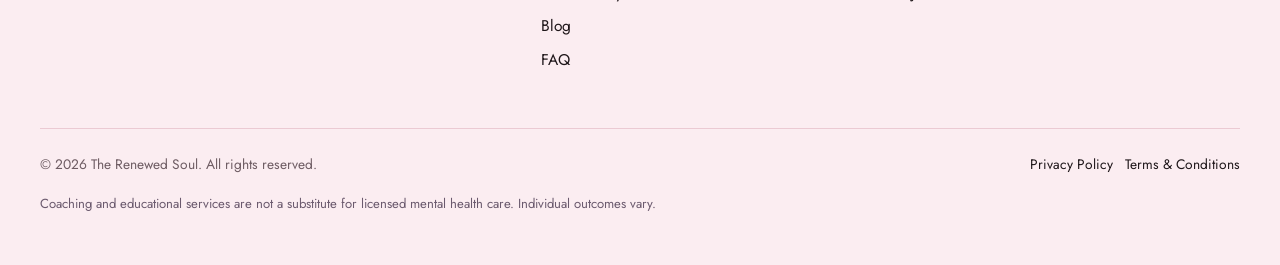
==== commit f93acc10: "Add files via upload" ====
--- a/about.html
+++ b/about.html
@@ -3,16 +3,32 @@
 <head>
 <meta charset="UTF-8">
 <meta name="viewport" content="width=device-width, initial-scale=1, viewport-fit=cover">
-<title>Meet Jennifer Jones | The Renewed Soul</title>
-<meta name="description" content="Meet Jennifer Jones, Transformation & Life Purpose Coach, speaker, and strategist. Her story, her approach, and the faith behind her work.">
-<meta name="robots" content="index, follow, max-image-preview:large">
+<script>document.documentElement.classList.add('js')</script>
+<title>Meet Jennifer Jones | Life Purpose Coach, Speaker and Strategist</title>
+<meta name="description" content="Meet Jennifer Jones, Transformation & Life Purpose Coach, speaker, and strategist with 28+ years of leadership. Her story, her approach, and her faith.">
+<meta name="author" content="Jennifer Jones">
+<meta name="robots" content="index, follow, max-image-preview:large, max-snippet:-1">
 <link rel="canonical" href="https://renewedsoul.co/about.html">
-<meta name="theme-color" content="#B4546C">
-<meta property="og:type" content="website"><meta property="og:site_name" content="The Renewed Soul"><meta property="og:locale" content="en_US">
-<meta property="og:url" content="https://renewedsoul.co/about.html"><meta property="og:title" content="Meet Jennifer Jones | The Renewed Soul"><meta property="og:description" content="Meet Jennifer Jones, Transformation & Life Purpose Coach, speaker, and strategist. Her story, her approach, and the faith behind her work."><meta property="og:image" content="https://renewedsoul.co/images/meet.jpg">
-<meta name="twitter:card" content="summary_large_image"><meta name="twitter:title" content="Meet Jennifer Jones | The Renewed Soul"><meta name="twitter:description" content="Meet Jennifer Jones, Transformation & Life Purpose Coach, speaker, and strategist. Her story, her approach, and the faith behind her work."><meta name="twitter:image" content="https://renewedsoul.co/images/meet.jpg">
+<meta name="theme-color" content="#A8465F">
+<meta property="og:type" content="website">
+<meta property="og:site_name" content="The Renewed Soul">
+<meta property="og:locale" content="en_US">
+<meta property="og:url" content="https://renewedsoul.co/about.html">
+<meta property="og:title" content="Meet Jennifer Jones | Life Purpose Coach, Speaker and Strategist">
+<meta property="og:description" content="Meet Jennifer Jones, Transformation & Life Purpose Coach, speaker, and strategist with 28+ years of leadership. Her story, her approach, and her faith.">
+<meta property="og:image" content="https://renewedsoul.co/images/meet.jpg">
+<meta property="og:image:width" content="1000">
+<meta property="og:image:height" content="1000">
+<meta property="og:image:alt" content="Jennifer Jones smiling in a black top">
+<meta name="twitter:card" content="summary_large_image">
+<meta name="twitter:title" content="Meet Jennifer Jones | Life Purpose Coach, Speaker and Strategist">
+<meta name="twitter:description" content="Meet Jennifer Jones, Transformation & Life Purpose Coach, speaker, and strategist with 28+ years of leadership. Her story, her approach, and her faith.">
+<meta name="twitter:image" content="https://renewedsoul.co/images/meet.jpg">
+<meta name="twitter:image:alt" content="Jennifer Jones smiling in a black top">
 <link rel="icon" href="logo.png">
-<script type="application/ld+json">{"@context": "https://schema.org", "@graph": [{"@type": "Organization", "@id": "https://renewedsoul.co/#business", "name": "The Renewed Soul", "url": "https://renewedsoul.co/", "logo": "https://renewedsoul.co/logo.png", "email": "jennifer@renewedsoul.co", "sameAs": ["https://www.instagram.com/therenewedsoulcoaching", "https://www.facebook.com/renewedsoulcoaching", "https://www.tiktok.com/@therenewedsoulcoach", "https://www.youtube.com/channel/UCcUUK5c2Fx3Fn_vhpyp1Ylw"]}, {"@type": "WebPage", "url": "https://renewedsoul.co/about.html", "name": "Meet Jennifer Jones | The Renewed Soul", "description": "Meet Jennifer Jones, Transformation & Life Purpose Coach, speaker, and strategist. Her story, her approach, and the faith behind her work."}]}</script>
+<link rel="apple-touch-icon" href="logo.png">
+<link rel="sitemap" type="application/xml" href="sitemap.xml">
+<script type="application/ld+json">{"@context": "https://schema.org", "@graph": [{"@type": "ProfessionalService", "@id": "https://renewedsoul.co/#business", "name": "The Renewed Soul", "alternateName": "Renewed Soul Coaching", "url": "https://renewedsoul.co/", "logo": "https://renewedsoul.co/logo.png", "image": "https://renewedsoul.co/images/hero.jpg", "email": "jennifer@renewedsoul.co", "description": "Transformation and life purpose coaching for women: identity, inner healing, mindset, purpose discovery, vision activation, group cohorts, and speaking.", "founder": {"@id": "https://renewedsoul.co/#jennifer"}, "areaServed": "Worldwide (virtual)", "sameAs": ["https://www.instagram.com/therenewedsoulcoaching", "https://www.facebook.com/renewedsoulcoaching", "https://www.tiktok.com/@therenewedsoulcoach", "https://www.youtube.com/channel/UCcUUK5c2Fx3Fn_vhpyp1Ylw", "https://stan.store/renewedsoul"]}, {"@type": "WebSite", "@id": "https://renewedsoul.co/#website", "url": "https://renewedsoul.co/", "name": "The Renewed Soul", "publisher": {"@id": "https://renewedsoul.co/#business"}}, {"@type": "Person", "@id": "https://renewedsoul.co/#jennifer", "name": "Jennifer Jones", "jobTitle": "Transformation & Life Purpose Coach and Speaker", "url": "https://renewedsoul.co/about.html", "image": "https://renewedsoul.co/images/hero.jpg", "worksFor": {"@id": "https://renewedsoul.co/#business"}, "knowsAbout": ["Identity coaching", "Trauma informed coaching", "Life purpose coaching", "Mindset", "People pleasing", "Self abandonment", "Narcissistic abuse recovery", "Business launch strategy", "Public speaking"], "sameAs": ["https://www.instagram.com/therenewedsoulcoaching", "https://www.facebook.com/renewedsoulcoaching", "https://www.tiktok.com/@therenewedsoulcoach", "https://www.youtube.com/channel/UCcUUK5c2Fx3Fn_vhpyp1Ylw"]}, {"@type": "WebPage", "@id": "https://renewedsoul.co/about.html#webpage", "url": "https://renewedsoul.co/about.html", "name": "Meet Jennifer Jones | Life Purpose Coach, Speaker and Strategist", "description": "Meet Jennifer Jones, Transformation & Life Purpose Coach, speaker, and strategist with 28+ years of leadership. Her story, her approach, and her faith.", "isPartOf": {"@id": "https://renewedsoul.co/#website"}, "primaryImageOfPage": "https://renewedsoul.co/images/meet.jpg", "inLanguage": "en-US"}, {"@type": "BreadcrumbList", "itemListElement": [{"@type": "ListItem", "position": 1, "name": "Home", "item": "https://renewedsoul.co/"}, {"@type": "ListItem", "position": 2, "name": "Meet Jennifer", "item": "https://renewedsoul.co/about.html"}]}, {"@type": "ProfilePage", "url": "https://renewedsoul.co/about.html", "mainEntity": {"@id": "https://renewedsoul.co/#jennifer"}}]}</script>
 <link rel="preconnect" href="https://fonts.googleapis.com"><link rel="preconnect" href="https://fonts.gstatic.com" crossorigin>
 <link href="https://fonts.googleapis.com/css2?family=Playfair+Display:ital,wght@0,400..800;1,400..700&family=Jost:wght@400;500;600&display=swap" rel="stylesheet">
 <link rel="stylesheet" href="styles.css">
@@ -42,7 +58,7 @@
   <div class="blob a parallax" data-speed="0.18"></div>
   <div class="wrap grid">
     <div><p class="kicker">Meet Jennifer</p><h1>I believe there is <em>gold in every person.</em></h1><p class="lede">I'm Jennifer Jones, a Transformation &amp; Life Purpose Coach, speaker, teacher, and strategist. Helping people recognize who they are, and what they carry, is the heart of my work.</p></div>
-    <div class="arch petal-frame"><img src="images/confident.jpg" alt="Jennifer Jones smiling in a black bow top" style="object-position:58% 30%"></div>
+    <div class="arch petal-frame"><img src="images/confident.jpg" width="900" height="671" alt="Jennifer Jones smiling in a black bow top" style="object-position:58% 30%"></div>
   </div>
 </section>
 <section>
@@ -77,8 +93,8 @@
   <div class="wrap">
     <div class="foot">
       <div><div class="name">The <em>Renewed</em> Soul</div><p class="tagline">You're not stuck. You're just unexcavated.</p><p>There's more in you than what happened to you.</p><p>Jennifer Jones | Transformation &amp; Life Purpose Coach</p></div>
-      <div><h4>Explore</h4><ul><li><a href="about.html">Meet Jennifer</a></li><li><a href="services.html">Work With Me</a></li><li><a href="services.html#cohort">Identity Reset Cohort</a></li><li><a href="speaking.html">Speaking</a></li><li><a href="quiz.html">Free Identity Quiz</a></li><li><a href="blog.html">Blog</a></li><li><a href="faq.html">FAQ</a></li></ul></div>
-      <div><h4>Connect</h4><ul><li><a href="https://www.youtube.com/channel/UCcUUK5c2Fx3Fn_vhpyp1Ylw">YouTube</a></li><li><a href="https://www.tiktok.com/@therenewedsoulcoach">TikTok</a></li><li><a href="https://www.instagram.com/therenewedsoulcoaching">Instagram</a></li><li><a href="https://www.facebook.com/renewedsoulcoaching">Facebook</a></li><li><a href="mailto:jennifer@renewedsoul.co">jennifer@renewedsoul.co</a></li></ul></div>
+      <div><h2 class="fh">Explore</h2><ul><li><a href="about.html">Meet Jennifer</a></li><li><a href="services.html">Work With Me</a></li><li><a href="services.html#cohort">Identity Reset Cohort</a></li><li><a href="speaking.html">Speaking</a></li><li><a href="quiz.html">Free Identity Quiz</a></li><li><a href="blog.html">Blog</a></li><li><a href="faq.html">FAQ</a></li></ul></div>
+      <div><h2 class="fh">Connect</h2><ul><li><a href="https://www.youtube.com/channel/UCcUUK5c2Fx3Fn_vhpyp1Ylw">YouTube</a></li><li><a href="https://www.tiktok.com/@therenewedsoulcoach">TikTok</a></li><li><a href="https://www.instagram.com/therenewedsoulcoaching">Instagram</a></li><li><a href="https://www.facebook.com/renewedsoulcoaching">Facebook</a></li><li><a href="mailto:jennifer@renewedsoul.co">jennifer@renewedsoul.co</a></li></ul></div>
     </div>
     <div class="fine"><span>&copy; 2026 The Renewed Soul. All rights reserved.</span><span><a href="privacy.html">Privacy Policy</a> &nbsp; <a href="terms.html">Terms &amp; Conditions</a></span></div>
     <p style="font-size:.82rem;margin-top:1rem;color:#9F8B93">Coaching and educational services are not a substitute for licensed mental health care. Individual outcomes vary.</p>
@@ -88,7 +104,7 @@
 <dialog class="promo" id="promo" aria-labelledby="promo-t">
   <button class="x" aria-label="Close" data-close>&times;</button>
   <div class="promo-grid">
-    <img src="images/popup.jpg" alt="Jennifer Jones smiling in a black turtleneck">
+    <img src="images/popup.jpg" width="900" height="900" alt="Jennifer Jones smiling in a black turtleneck">
     <div class="promo-body">
       <p class="kicker">The Identity Reset Cohort</p>
       <h2 id="promo-t">Ready to rediscover <em>who you are?</em></h2>
@@ -120,7 +136,7 @@
 /* ===== Settings ===== */
 const POPUP_DELAY_SECONDS = 10;
 const POPUP_UNTIL = "2026-11-19";   /* the pop-up stops showing after this date */
-const FORM_ENDPOINT = "";           /* optional Formspree link so forms send without opening email */
+const FORM_ENDPOINT = "https://formsubmit.co/ajax/jennifer@renewedsoul.co";   /* form messages are delivered to this inbox */
 /* YouTube: paste a video ID (the letters after watch?v=) into any data-yt="" and it plays right on the page */
 /* ==================== */
 (function(){
@@ -131,7 +147,8 @@
   requestAnimationFrame(()=>d.body.classList.add('loaded'));
   const mb=d.querySelector('.menu'),nav=d.getElementById('mainnav');
   mb.addEventListener('click',()=>{const o=nav.classList.toggle('open');mb.setAttribute('aria-expanded',o);mb.textContent=o?'Close':'Menu'});
-  nav.querySelectorAll('a').forEach(a=>a.addEventListener('click',()=>{nav.classList.remove('open');mb.textContent='Menu'}));
+  nav.querySelectorAll('a').forEach(a=>a.addEventListener('click',()=>{nav.classList.remove('open');mb.textContent='Menu';mb.setAttribute('aria-expanded','false')}));
+  addEventListener('keydown',e=>{if(e.key==='Escape'&&nav.classList.contains('open')){nav.classList.remove('open');mb.textContent='Menu';mb.setAttribute('aria-expanded','false');mb.focus()}});
   const io=new IntersectionObserver(es=>es.forEach(e=>{if(e.isIntersecting){e.target.classList.add('in');io.unobserve(e.target)}}),{threshold:.12,rootMargin:'0px 0px -6% 0px'});
   d.querySelectorAll('[data-reveal]').forEach(el=>{el.style.transitionDelay=(el.dataset.delay||0)+'ms';io.observe(el)});
   d.querySelectorAll('[data-yt]').forEach(v=>{const id=v.dataset.yt;if(!id)return;v.addEventListener('click',e=>{e.preventDefault();const f=v.querySelector('.frame')||v;f.insertAdjacentHTML('beforeend','<iframe src="https://www.youtube-nocookie.com/embed/'+id+'?autoplay=1" allow="autoplay; encrypted-media" allowfullscreen title="Video"></iframe>')})});
@@ -159,10 +176,19 @@
 })();
 async function sendForm(f,subject){
   const box=f.querySelector('.formmsg');
-  if([...f.querySelectorAll('[required]')].some(i=>!i.value.trim())){box.textContent='Please fill in the required fields so Jennifer can reply.';box.classList.add('show');return false}
-  if(FORM_ENDPOINT){try{const r=await fetch(FORM_ENDPOINT,{method:'POST',headers:{Accept:'application/json'},body:new FormData(f)});if(!r.ok)throw 0;f.reset();box.textContent='Thank you. Your message was sent and Jennifer will reply personally.'}catch(_){box.textContent='That did not send. Please email jennifer@renewedsoul.co directly.'}box.classList.add('show');return false}
-  const body=[...new FormData(f)].map(([k,v])=>k+': '+v).join('\n');
-  location.href='mailto:jennifer@renewedsoul.co?subject='+encodeURIComponent(subject)+'&body='+encodeURIComponent(body);return false;
+  box.classList.remove('show');
+  const missing=[...f.querySelectorAll('[required]')].filter(i=>!i.value.trim());
+  if(missing.length){box.textContent='Please fill in your name, email, and the other required fields so Jennifer can reply.';box.classList.add('show');missing[0].focus();return}
+  const btn=f.querySelector('button[type=submit]');const label=btn.textContent;btn.disabled=true;btn.textContent='Sending...';
+  const data=Object.fromEntries(new FormData(f));data._subject=subject+': '+(data['Name']||'');data._template='table';data._captcha='false';
+  const done=()=>{const t=document.createElement('div');t.className='thanks';t.setAttribute('role','status');t.setAttribute('tabindex','-1');
+    t.innerHTML='<p class="kicker">Message received</p><h3>Thank you, '+(data['Name']||'friend').replace(/[<>&]/g,'')+'!</h3><p>Your message was sent to Jennifer, and she will reply personally within 48 hours. Check your inbox (and your spam folder) for her reply.</p><p><a class="btn btn-rose" href="https://calendly.com/jennifer-renewedsoul/15min">Book a free discovery call</a></p>';
+    f.replaceWith(t);t.focus({preventScroll:true})};
+  if(FORM_ENDPOINT==='PREVIEW'){setTimeout(done,600);return}
+  try{const r=await fetch(FORM_ENDPOINT,{method:'POST',headers:{'Content-Type':'application/json',Accept:'application/json'},body:JSON.stringify(data)});if(!r.ok)throw 0;done()}
+  catch(_){btn.disabled=false;btn.textContent=label;
+    const body=Object.entries(data).filter(([k])=>!k.startsWith('_')).map(([k,v])=>k+': '+v).join(String.fromCharCode(10));
+    box.innerHTML='That did not go through. <a href="mailto:jennifer@renewedsoul.co?subject='+encodeURIComponent(subject)+'&body='+encodeURIComponent(body)+'">Send it by email instead</a>, or write to jennifer@renewedsoul.co.';box.classList.add('show')}
 }
 </script>
 </body>
--- a/styles.css
+++ b/styles.css
@@ -633,3 +633,44 @@
 .article .related a{display:block;font-family:var(--serif);font-size:1.25rem;color:var(--ink);text-decoration:none;padding:.7rem 0;border-bottom:1px solid var(--line)}
 .article .related a:hover{color:var(--raspberry)}
 .legal h2{font-size:1.5rem;margin:2.2rem 0 .6rem}
+
+/* ===== accessibility and device fixes ===== */
+html,body{overflow-x:hidden}
+@supports(overflow:clip){html,body{overflow-x:clip}}
+@media(max-width:900px){[data-reveal="left"],[data-reveal="right"]{transform:translateY(36px)}}
+/* contrast: brand rose deepened slightly so all text passes WCAG AA */
+:root{--rose:#A8465F;--logo-rose:#A8465F}
+.hero-note small,footer h4,footer .fh,.post .cat{color:#7E5E22}
+footer .fh{margin:0 0 .8rem;font:600 .78rem var(--sans);letter-spacing:.16em;text-transform:uppercase}
+footer p[style*="9F8B93"]{color:#6B5A6E!important}
+.stars{color:#9C7630}
+.card.cohort p{color:#fff}
+.quiz-band{background:linear-gradient(135deg,#B04C6B 0%,#A8465F 55%,#8E3F62 100%)}
+.quiz-band .lede,.quiz-band .kicker{color:#fff}
+.cohort-band{background:linear-gradient(135deg,#B04C6B 0%,var(--raspberry) 50%,var(--wine) 100%)}
+.badge{color:#5E1A31}
+/* if scripts are off, nothing stays hidden */
+html:not(.js) [data-reveal],html:not(.js) .hero h1,html:not(.js) .hero .lede,html:not(.js) .hero .ctas,html:not(.js) .hero .kicker,html:not(.js) .petal-frame{opacity:1!important;transform:none!important}
+/* strong visible keyboard focus everywhere */
+a:focus-visible,button:focus-visible,summary:focus-visible,input:focus-visible,select:focus-visible,textarea:focus-visible{outline:3px solid #8A2846;outline-offset:3px;border-radius:6px}
+.signature a:focus-visible,.quiz-band a:focus-visible,.cohort-band a:focus-visible,.speak a:focus-visible{outline-color:#fff}
+.skip:focus{left:1rem;top:1rem;z-index:200;background:#fff;color:#8A2846;padding:.8rem 1.2rem;border-radius:999px;box-shadow:0 8px 20px rgba(0,0,0,.15)}
+/* comfortable tap targets on touch screens */
+@media(pointer:coarse){nav.main a,footer a{min-height:44px;display:inline-flex;align-items:center}.dates span,.qtags span{min-height:36px}}
+/* iPad: two column grids where four is too tight */
+@media(min-width:700px) and (max-width:1060px){.areas{grid-template-columns:repeat(2,1fr)}.ways4,.steps4,.incl4,.ident{grid-template-columns:repeat(2,1fr)}}
+.topic .n{color:var(--rose)}
+.sr-only{position:absolute!important;width:1px;height:1px;padding:0;margin:-1px;overflow:hidden;clip:rect(0,0,0,0);white-space:nowrap;border:0}
+.article .midcta h3{font-family:var(--serif);font-weight:500;font-size:1.5rem;margin:0 0 .6rem}
+.article .related h3{font:600 .78rem var(--sans);letter-spacing:.14em;text-transform:uppercase;color:var(--rose);margin:0 0 .8rem}
+img{height:auto}
+.speak img{height:clamp(640px,60vw,780px)}
+@media(max-width:700px){.speak img{height:760px}}
+.thanks{background:#fff;border:1px solid var(--line);border-top:3px solid var(--gold-lt);border-radius:28px 28px 28px 4px;padding:clamp(1.6rem,4vw,2.6rem);box-shadow:0 30px 60px rgba(120,60,84,.12);color:var(--ink)}
+.thanks h3{font-size:clamp(1.6rem,3vw,2.2rem);margin:.2rem 0 .8rem}
+.thanks p{color:var(--muted)}
+.thanks .btn{margin-top:.6rem}
+.thanks:focus{outline:none}
+.formmsg a{color:var(--wine);font-weight:600}
+button[disabled]{opacity:.7;cursor:wait}
+.thanks .btn,.contact .thanks .btn{color:#fff!important}
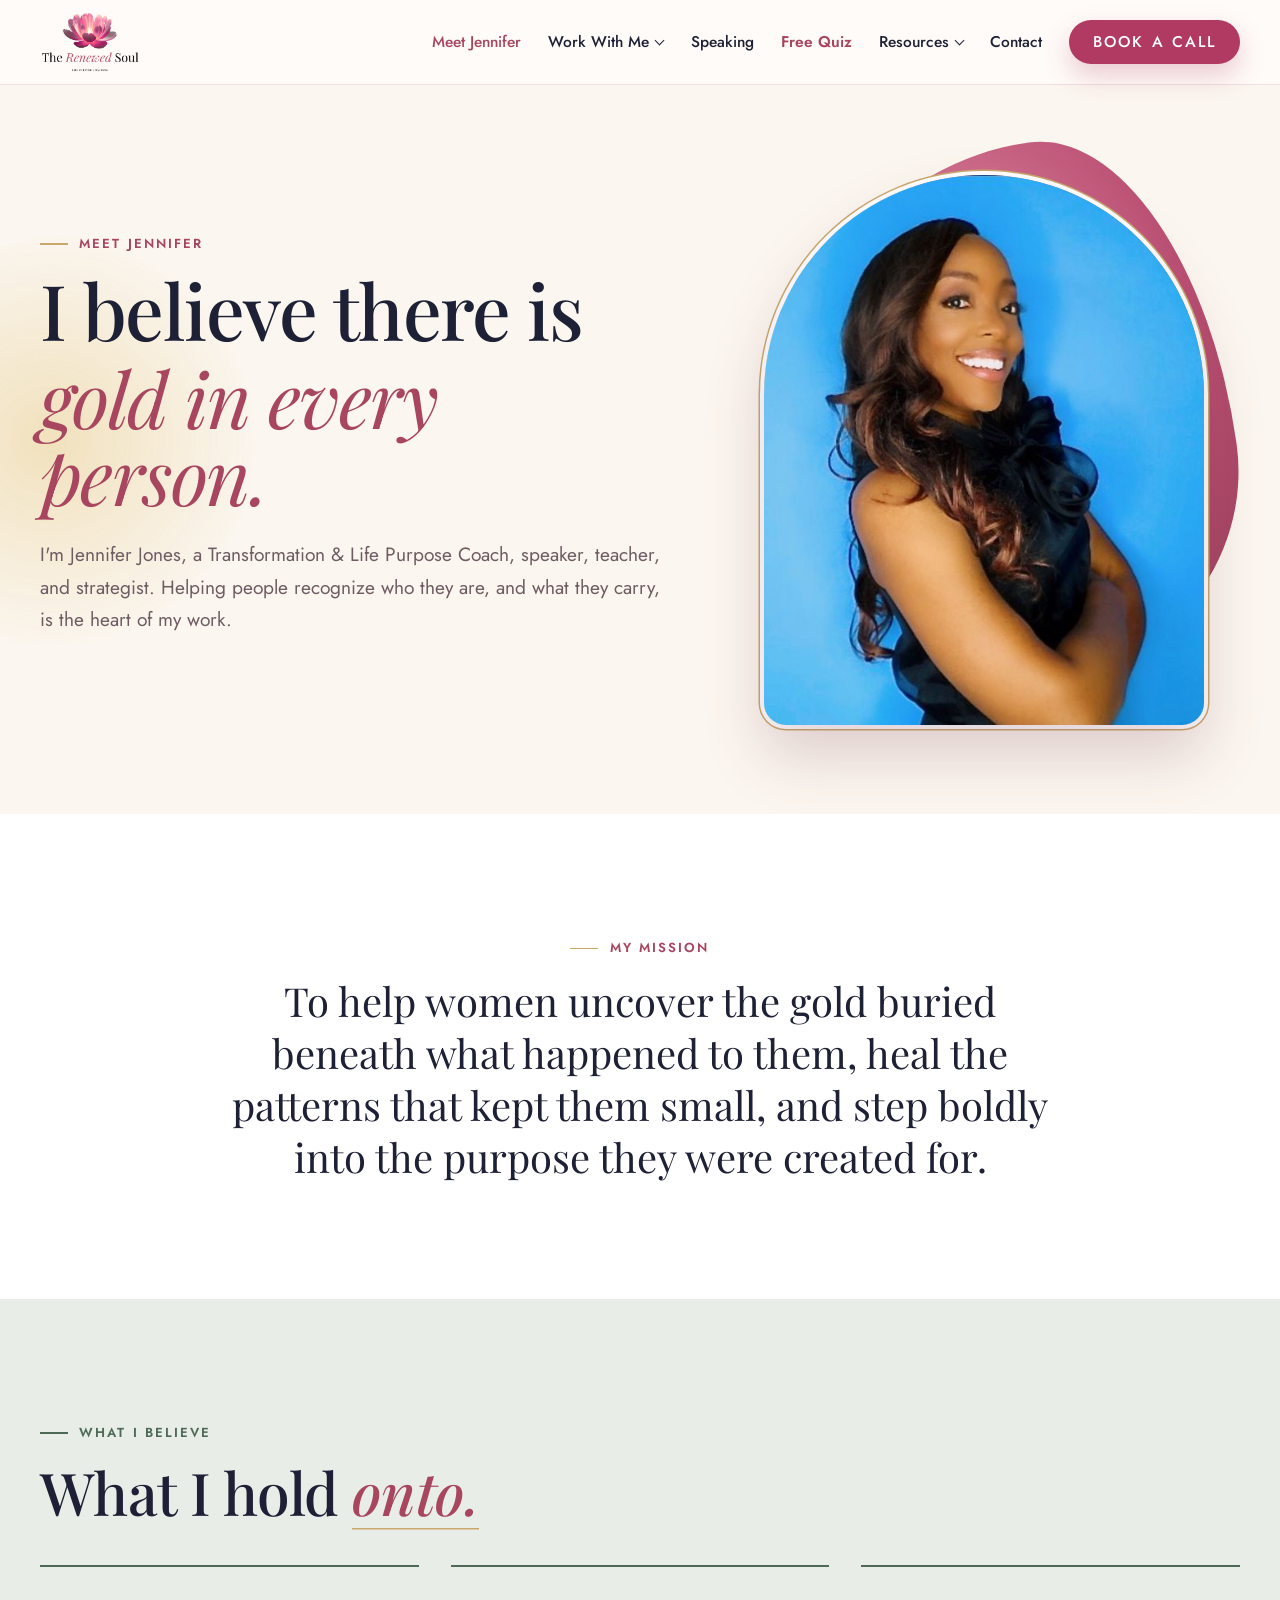
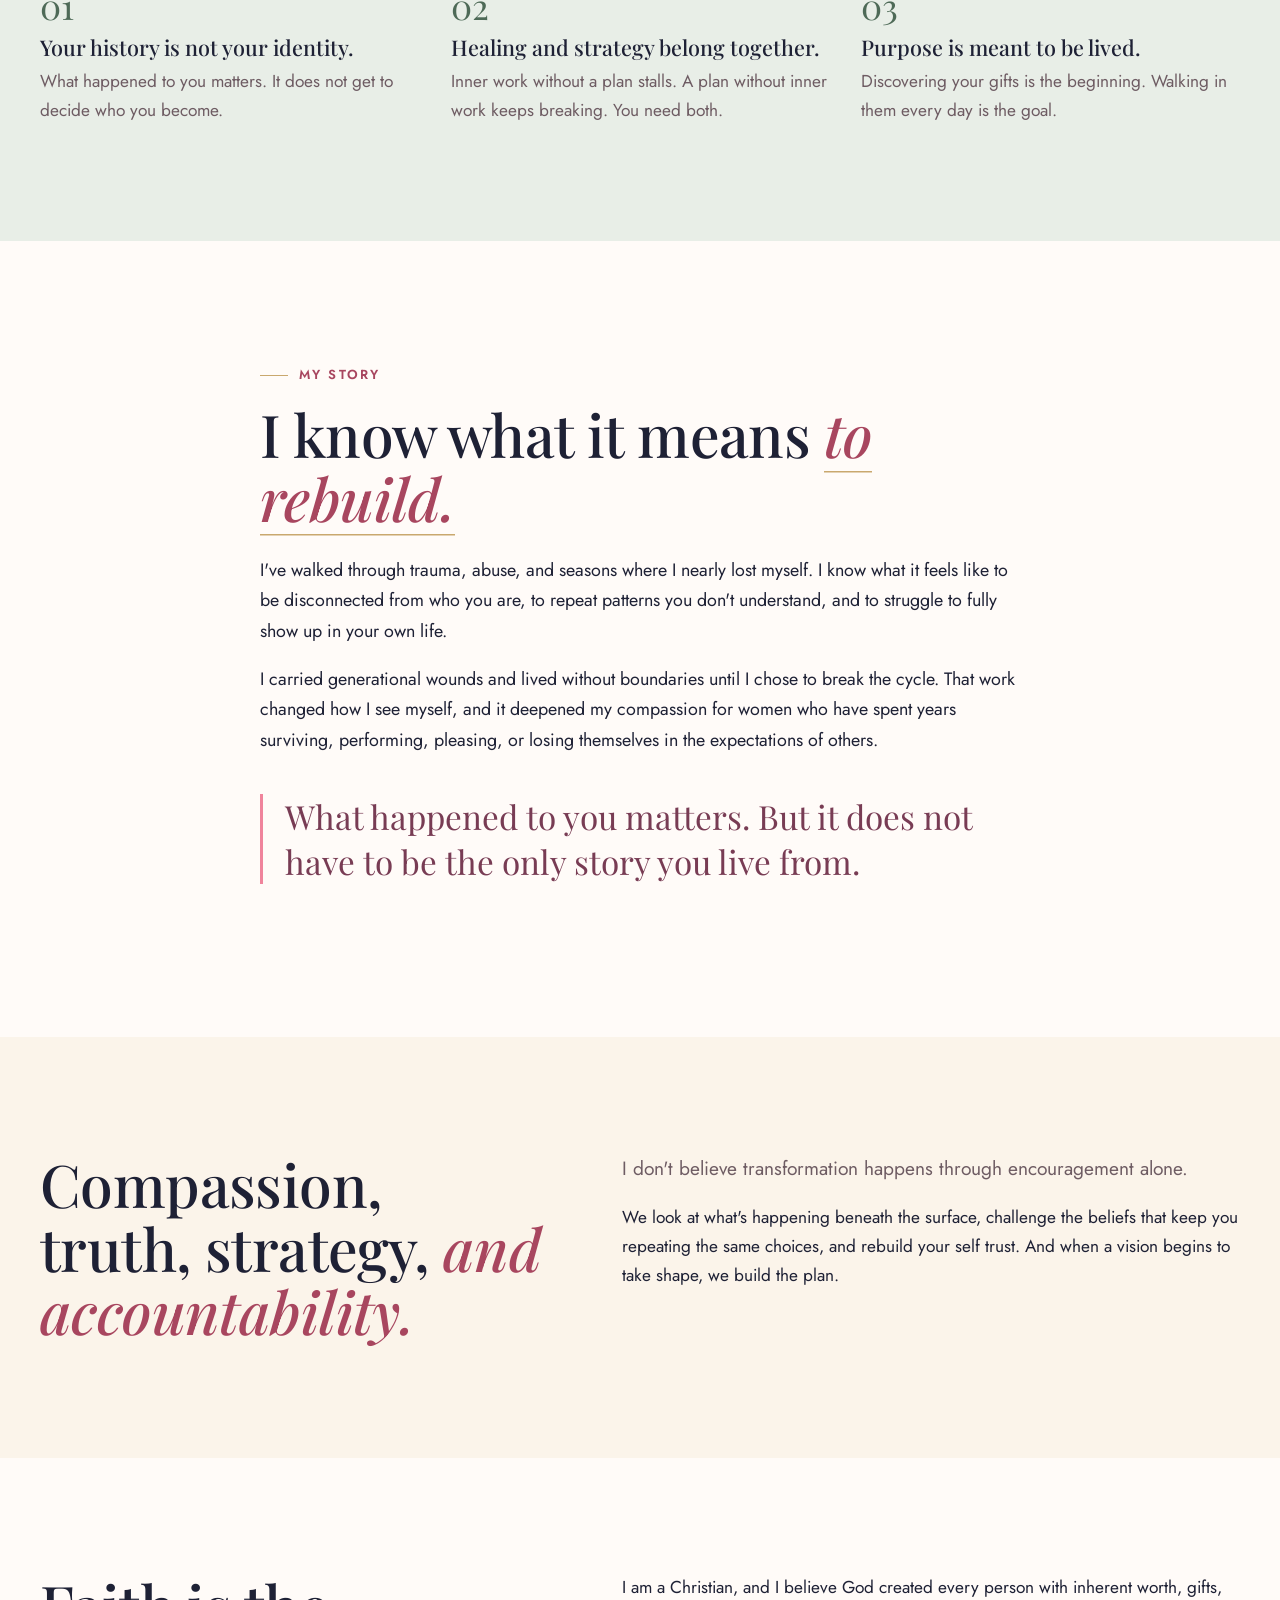
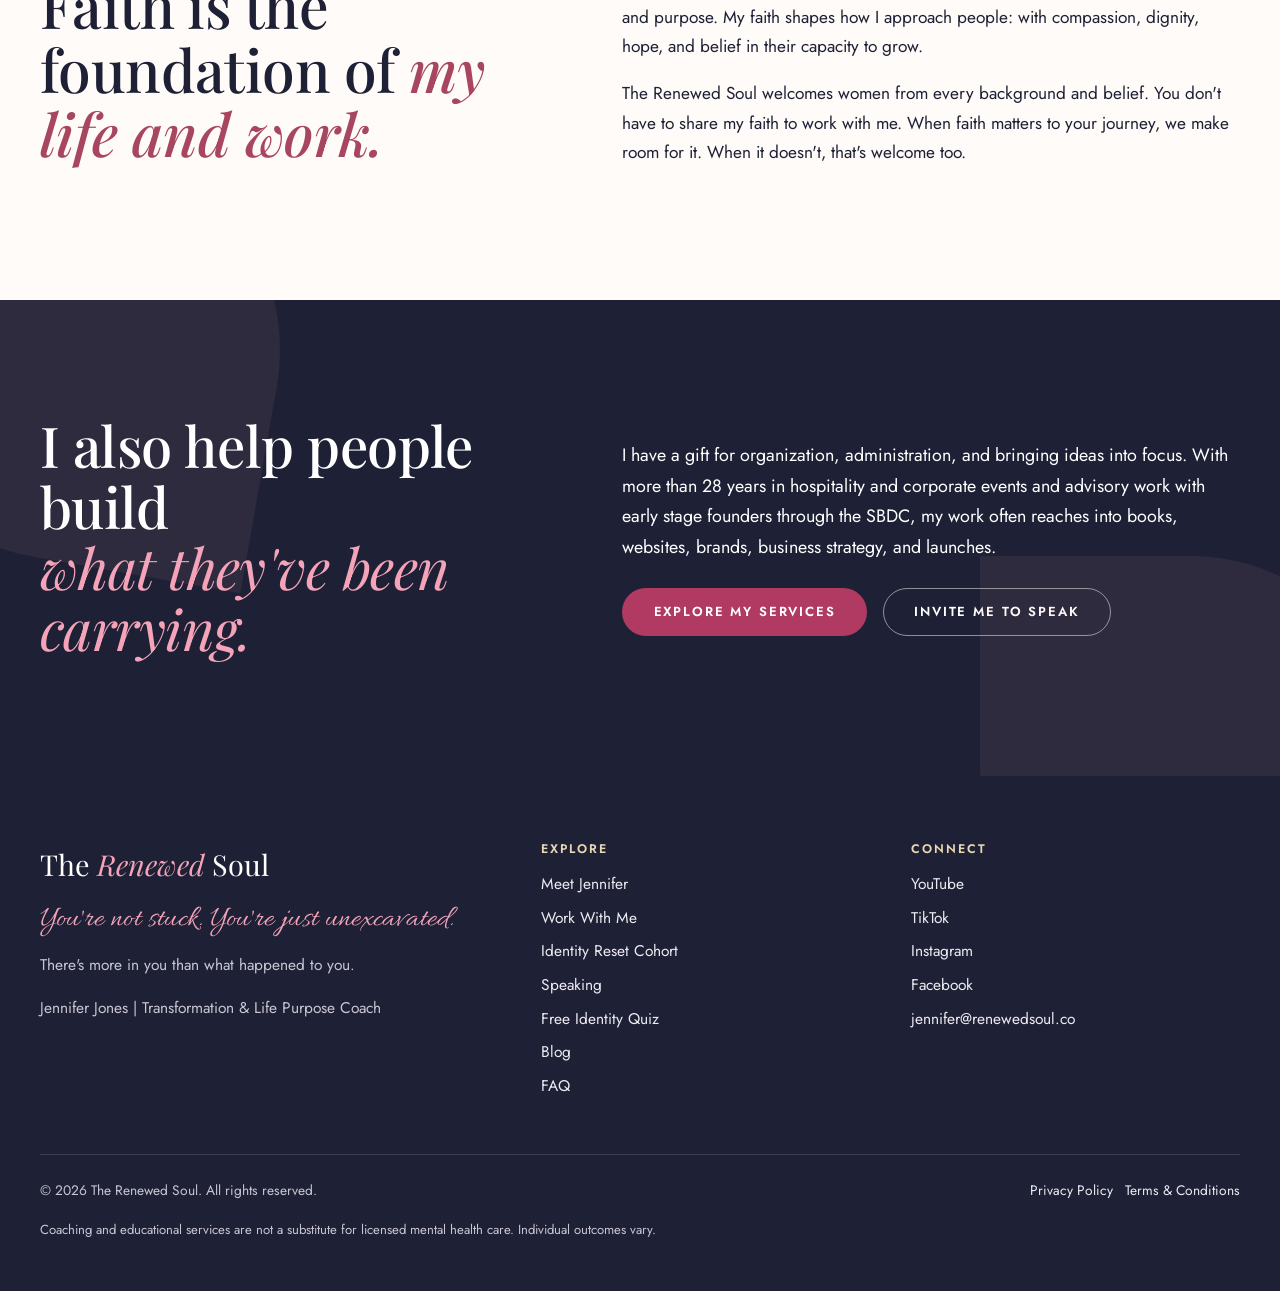
==== commit 5cf781b5: "Add files via upload" ====
--- a/about.html
+++ b/about.html
@@ -30,8 +30,8 @@
 <link rel="sitemap" type="application/xml" href="sitemap.xml">
 <script type="application/ld+json">{"@context": "https://schema.org", "@graph": [{"@type": "ProfessionalService", "@id": "https://renewedsoul.co/#business", "name": "The Renewed Soul", "alternateName": "Renewed Soul Coaching", "url": "https://renewedsoul.co/", "logo": "https://renewedsoul.co/logo.png", "image": "https://renewedsoul.co/images/hero.jpg", "email": "jennifer@renewedsoul.co", "description": "Transformation and life purpose coaching for women: identity, inner healing, mindset, purpose discovery, vision activation, group cohorts, and speaking.", "founder": {"@id": "https://renewedsoul.co/#jennifer"}, "areaServed": "Worldwide (virtual)", "sameAs": ["https://www.instagram.com/therenewedsoulcoaching", "https://www.facebook.com/renewedsoulcoaching", "https://www.tiktok.com/@therenewedsoulcoach", "https://www.youtube.com/channel/UCcUUK5c2Fx3Fn_vhpyp1Ylw", "https://stan.store/renewedsoul"]}, {"@type": "WebSite", "@id": "https://renewedsoul.co/#website", "url": "https://renewedsoul.co/", "name": "The Renewed Soul", "publisher": {"@id": "https://renewedsoul.co/#business"}}, {"@type": "Person", "@id": "https://renewedsoul.co/#jennifer", "name": "Jennifer Jones", "jobTitle": "Transformation & Life Purpose Coach and Speaker", "url": "https://renewedsoul.co/about.html", "image": "https://renewedsoul.co/images/hero.jpg", "worksFor": {"@id": "https://renewedsoul.co/#business"}, "knowsAbout": ["Identity coaching", "Trauma informed coaching", "Life purpose coaching", "Mindset", "People pleasing", "Self abandonment", "Narcissistic abuse recovery", "Business launch strategy", "Public speaking"], "sameAs": ["https://www.instagram.com/therenewedsoulcoaching", "https://www.facebook.com/renewedsoulcoaching", "https://www.tiktok.com/@therenewedsoulcoach", "https://www.youtube.com/channel/UCcUUK5c2Fx3Fn_vhpyp1Ylw"]}, {"@type": "WebPage", "@id": "https://renewedsoul.co/about.html#webpage", "url": "https://renewedsoul.co/about.html", "name": "Meet Jennifer Jones | Life Purpose Coach, Speaker and Strategist", "description": "Meet Jennifer Jones, Transformation & Life Purpose Coach, speaker, and strategist with 28+ years of leadership. Her story, her approach, and her faith.", "isPartOf": {"@id": "https://renewedsoul.co/#website"}, "primaryImageOfPage": "https://renewedsoul.co/images/meet.jpg", "inLanguage": "en-US"}, {"@type": "BreadcrumbList", "itemListElement": [{"@type": "ListItem", "position": 1, "name": "Home", "item": "https://renewedsoul.co/"}, {"@type": "ListItem", "position": 2, "name": "Meet Jennifer", "item": "https://renewedsoul.co/about.html"}]}, {"@type": "ProfilePage", "url": "https://renewedsoul.co/about.html", "mainEntity": {"@id": "https://renewedsoul.co/#jennifer"}}]}</script>
 <link rel="preconnect" href="https://fonts.googleapis.com"><link rel="preconnect" href="https://fonts.gstatic.com" crossorigin>
-<link href="https://fonts.googleapis.com/css2?family=Playfair+Display:ital,wght@0,400..800;1,400..700&family=Jost:wght@400;500;600&display=swap" rel="stylesheet">
-<link rel="stylesheet" href="styles.css">
+<link href="https://fonts.googleapis.com/css2?family=Playfair+Display:ital,wght@0,400..800;1,400..700&family=Jost:wght@400;500;600&family=Allura&display=swap" rel="stylesheet">
+<link rel="stylesheet" href="styles.css?v=20261013c">
 </head>
 <body data-page="about.html">
 <a class="skip" href="#main">Skip to main content</a>
@@ -59,6 +59,22 @@
   <div class="wrap grid">
     <div><p class="kicker">Meet Jennifer</p><h1>I believe there is <em>gold in every person.</em></h1><p class="lede">I'm Jennifer Jones, a Transformation &amp; Life Purpose Coach, speaker, teacher, and strategist. Helping people recognize who they are, and what they carry, is the heart of my work.</p></div>
     <div class="arch petal-frame"><img src="images/confident.jpg" width="900" height="671" alt="Jennifer Jones smiling in a black bow top" style="object-position:58% 30%"></div>
+  </div>
+</section>
+<section class="bg-white mission">
+  <div class="narrow" style="width:min(820px,100% - 2.5rem);margin-inline:auto;text-align:center" data-reveal>
+    <p class="kicker">My mission</p>
+    <p class="mission-text">To help women uncover the gold buried beneath what happened to them, heal the patterns that kept them small, and step boldly into the purpose they were created for.</p>
+  </div>
+</section>
+<section class="bg-sage">
+  <div class="wrap">
+    <div data-reveal><p class="kicker">What I believe</p><h2>What I hold <em>onto.</em></h2></div>
+    <div class="beliefs">
+      <div data-reveal data-delay="0"><span class="m-n">01</span><h3>Your history is not your identity.</h3><p>What happened to you matters. It does not get to decide who you become.</p></div>
+      <div data-reveal data-delay="120"><span class="m-n">02</span><h3>Healing and strategy belong together.</h3><p>Inner work without a plan stalls. A plan without inner work keeps breaking. You need both.</p></div>
+      <div data-reveal data-delay="240"><span class="m-n">03</span><h3>Purpose is meant to be lived.</h3><p>Discovering your gifts is the beginning. Walking in them every day is the goal.</p></div>
+    </div>
   </div>
 </section>
 <section>
--- a/styles.css
+++ b/styles.css
@@ -674,3 +674,115 @@
 .formmsg a{color:var(--wine);font-weight:600}
 button[disabled]{opacity:.7;cursor:wait}
 .thanks .btn,.contact .thanks .btn{color:#fff!important}
+
+/* ===== round 10: a fuller, consistent palette ===== */
+:root{--ink:#1E2135;--ink-2:#2A2E47;--sage:#E8EEE7;--sage-dk:#4E6A57;--band:#B03A62;--pinklt:#F4A3B8}
+.bg-white{background:#fff!important}.bg-cream{background:#FBF6EF!important}.bg-blush{background:#FBEAF0!important}.bg-sage{background:var(--sage)!important}
+.bg-ink{background:var(--ink)!important;color:#E9E5EE}
+/* buttons: one confident raspberry */
+.btn-rose{background:var(--band);box-shadow:0 12px 26px rgba(176,58,98,.25)}
+.btn-rose:hover{background:#8A2846}
+/* tagline band and other statement bands: deep ink with pink */
+.signature{background:var(--ink)!important}
+.signature::before,.signature::after{background:rgba(244,163,184,.07)!important}
+.signature h2{color:#fff}.signature h2 em{color:var(--pinklt)!important}
+.signature .tag-small{color:var(--gold-lt)}
+.signature .btn-white{background:var(--band);color:#fff}
+.signature .btn-white-line{border-color:rgba(255,255,255,.5);color:#fff}
+/* quiz: bold raspberry band */
+.quiz-band{background:var(--band)!important}
+.quiz-band h2 em{color:#FFE3EA!important}
+.quiz-card{border-top:3px solid var(--gold-lt)}
+/* cohort on services: ink with pink */
+.cohort-band{background:var(--ink)!important}
+.cohort-band h2 em{color:var(--pinklt)!important}
+.cohort-band .kicker{color:var(--pinklt)!important}
+.cohort-band .pp > div{background:rgba(255,255,255,.06);border-color:rgba(255,255,255,.18)}
+.cohort-band .how li{background:rgba(255,255,255,.06)}
+.cohort-band .how li::before{background:var(--band);color:#fff}
+#vision.tint{background:var(--sage)!important}
+/* footer: deep ink like a signature */
+footer{background:var(--ink)!important;color:#C9C5D3;border-top:0}
+footer .name{color:#fff}footer .name em{color:var(--pinklt)}
+footer .tagline{color:var(--pinklt)!important}
+footer a{color:#EDEAF2}footer a:hover{color:var(--pinklt)}
+footer .fh,footer h4{color:var(--gold-lt)!important}
+footer .fine{border-top-color:rgba(255,255,255,.14)}
+footer p[style*="9F8B93"],footer p{color:#C9C5D3}
+/* contact stays clean white */
+.contact{background:#fff!important}
+/* check lists */
+.checks{list-style:none;margin:0 0 1.2rem;padding:0;display:grid;gap:.75rem}
+.checks li{display:grid;grid-template-columns:22px 1fr;gap:.7rem;align-items:start;line-height:1.55}
+.checks svg{width:20px;height:20px;color:var(--band);margin-top:.2rem}
+.checks.light svg,.bg-ink .checks svg,.offer.dark .checks svg{color:var(--pinklt)}
+.why .checks li{background:#fff;border-radius:14px;padding:.95rem 1.1rem;box-shadow:0 8px 20px rgba(78,106,87,.08)}
+.two-why{display:grid;grid-template-columns:.9fr 1.1fr;gap:clamp(2rem,6vw,5rem);align-items:center}
+@media(max-width:860px){.two-why{grid-template-columns:1fr}}
+.bg-sage .kicker{color:var(--sage-dk)}
+.bg-sage .kicker::before{background:var(--sage-dk)}
+/* method steps */
+.m-steps{display:grid;grid-template-columns:repeat(4,1fr);gap:1.4rem;margin-top:3rem}
+.m-steps article{border-top:2px solid var(--band);padding-top:1.3rem}
+.m-n{display:block;font-family:var(--serif);font-size:2.2rem;line-height:1;color:var(--band);margin-bottom:.8rem}
+.m-steps h3{font-size:1.4rem;margin-bottom:.6rem}
+.m-steps p{color:var(--muted);margin:0 0 .9rem}
+.m-tags{font:600 .72rem var(--sans)!important;letter-spacing:.1em;text-transform:uppercase;color:var(--ink)!important;line-height:1.9}
+.m-tags i{display:inline-block;width:4px;height:4px;border-radius:50%;background:var(--band);margin:0 .45rem;vertical-align:middle}
+@media(max-width:1000px){.m-steps{grid-template-columns:repeat(2,1fr)}}
+@media(max-width:560px){.m-steps{grid-template-columns:1fr}}
+/* offers */
+.offers{display:grid;grid-template-columns:repeat(2,1fr);gap:1.4rem}
+.offer{background:#fff;border:1px solid #EEE3E6;border-radius:28px;padding:clamp(1.6rem,3vw,2.4rem);display:flex;flex-direction:column;transition:transform .3s,box-shadow .3s}
+.offer:hover{transform:translateY(-4px);box-shadow:0 26px 50px rgba(30,33,53,.1)}
+.offer h3{font-size:clamp(1.6rem,2.4vw,2rem);margin:.2rem 0 .5rem}
+.o-meta{font-weight:600;color:var(--band);margin:0 0 1rem}
+.o-best{color:var(--muted);margin:0 0 1.2rem}
+.o-best strong{color:var(--ink)}
+.o-walk{font:600 .76rem var(--sans);letter-spacing:.14em;text-transform:uppercase;color:var(--ink);margin:0 0 .9rem}
+.o-cta{margin-top:auto;display:flex;flex-wrap:wrap;gap:1rem;align-items:center;padding-top:.6rem}
+.offer.dark{background:var(--ink);border-color:var(--ink);color:#E9E5EE}
+.offer.dark h3,.offer.dark .o-walk,.offer.dark .o-best strong{color:#fff}
+.offer.dark .o-best{color:#CFCADB}.offer.dark .o-meta,.offer.dark .kicker{color:var(--pinklt)}
+.offer.dark .textlink{color:#fff;border-color:var(--pinklt)}
+.offer.dark .btn-light{background:#fff;color:var(--ink)}
+@media(max-width:860px){.offers{grid-template-columns:1fr}}
+.pack .o-walk{margin-top:.4rem}
+/* about */
+.mission-text{font-family:var(--serif);font-size:clamp(1.6rem,3.2vw,2.5rem);line-height:1.3;color:var(--ink);margin:0}
+.beliefs{display:grid;grid-template-columns:repeat(3,1fr);gap:2rem;margin-top:2.6rem}
+.beliefs > div{border-top:2px solid var(--sage-dk);padding-top:1.3rem}
+.beliefs .m-n{color:var(--sage-dk)}
+.beliefs h3{font-size:1.35rem;margin-bottom:.5rem}
+.beliefs p{color:var(--muted);margin:0}
+@media(max-width:820px){.beliefs{grid-template-columns:1fr}}
+/* cohort details */
+.cohort-detail{margin-top:3rem;align-items:start}
+.cohort-detail h3{color:#fff;margin-bottom:1rem}
+.wt{display:flex;flex-wrap:wrap;gap:.6rem}
+.wt span{border:1px solid rgba(244,163,184,.45);border-radius:999px;padding:.55rem 1rem;color:#fff;font-size:.95rem}
+.cohort-band .checks li{color:#EDEAF2}
+/* page heroes stay warm and light */
+.page-hero{background:#FBF6EF}
+footer .name em{color:var(--pinklt)!important}
+footer .wrap > p,footer .wrap > p[style]{color:#C9C5D3!important}
+.quiz-band .qtags span{background:rgba(30,33,53,.18)!important;border-color:rgba(255,255,255,.45)!important}
+.article .btn-rose,.article .midcta .btn{color:#fff!important}
+footer .foot .name{color:#fff!important}
+
+/* ===== signature tagline script and copy refresh ===== */
+.script{font-family:"Allura","Snell Roundhand","Apple Chancery",cursive;font-style:normal!important;font-weight:400;font-size:1.45em;line-height:1;display:inline-block;position:relative;padding:0 .1em .35em;letter-spacing:0;background-image:none!important}
+.signature .script{color:var(--pinklt)!important}
+.script .swash{position:absolute;left:4%;right:4%;bottom:0;width:92%;height:.32em;color:var(--gold-lt);overflow:visible}
+footer .tagline{font-family:"Allura","Snell Roundhand","Apple Chancery",cursive!important;font-style:normal!important;font-size:1.9rem!important;line-height:1.2;color:var(--pinklt)!important}
+.hero-note{font-family:var(--serif)}
+
+/* youtube banner and featured review */
+.feature-video.has-img{aspect-ratio:auto;background:#fff;display:block;position:relative}
+.feature-video.has-img img{display:block;width:100%;height:auto}
+.feature-video.has-img .play{position:absolute;left:50%;top:50%;transform:translate(-50%,-50%);box-shadow:0 0 0 12px rgba(255,255,255,.35),0 18px 40px rgba(30,33,53,.25)}
+.feature-video.has-img:hover .play{box-shadow:0 0 0 20px rgba(255,255,255,.25),0 18px 40px rgba(30,33,53,.25)}
+.feature-q{margin:0 0 1.5rem;border-top:3px solid var(--gold-lt);padding:clamp(1.8rem,4vw,3rem)}
+.feature-q blockquote{font-size:clamp(1.05rem,1.6vw,1.2rem);max-width:none}
+.feature-video.has-img .play{left:auto;top:auto;right:5%;bottom:8%;transform:none;width:64px;height:64px}
+.feature-video.has-img .play{right:2.5%;bottom:4%;width:54px;height:54px}
